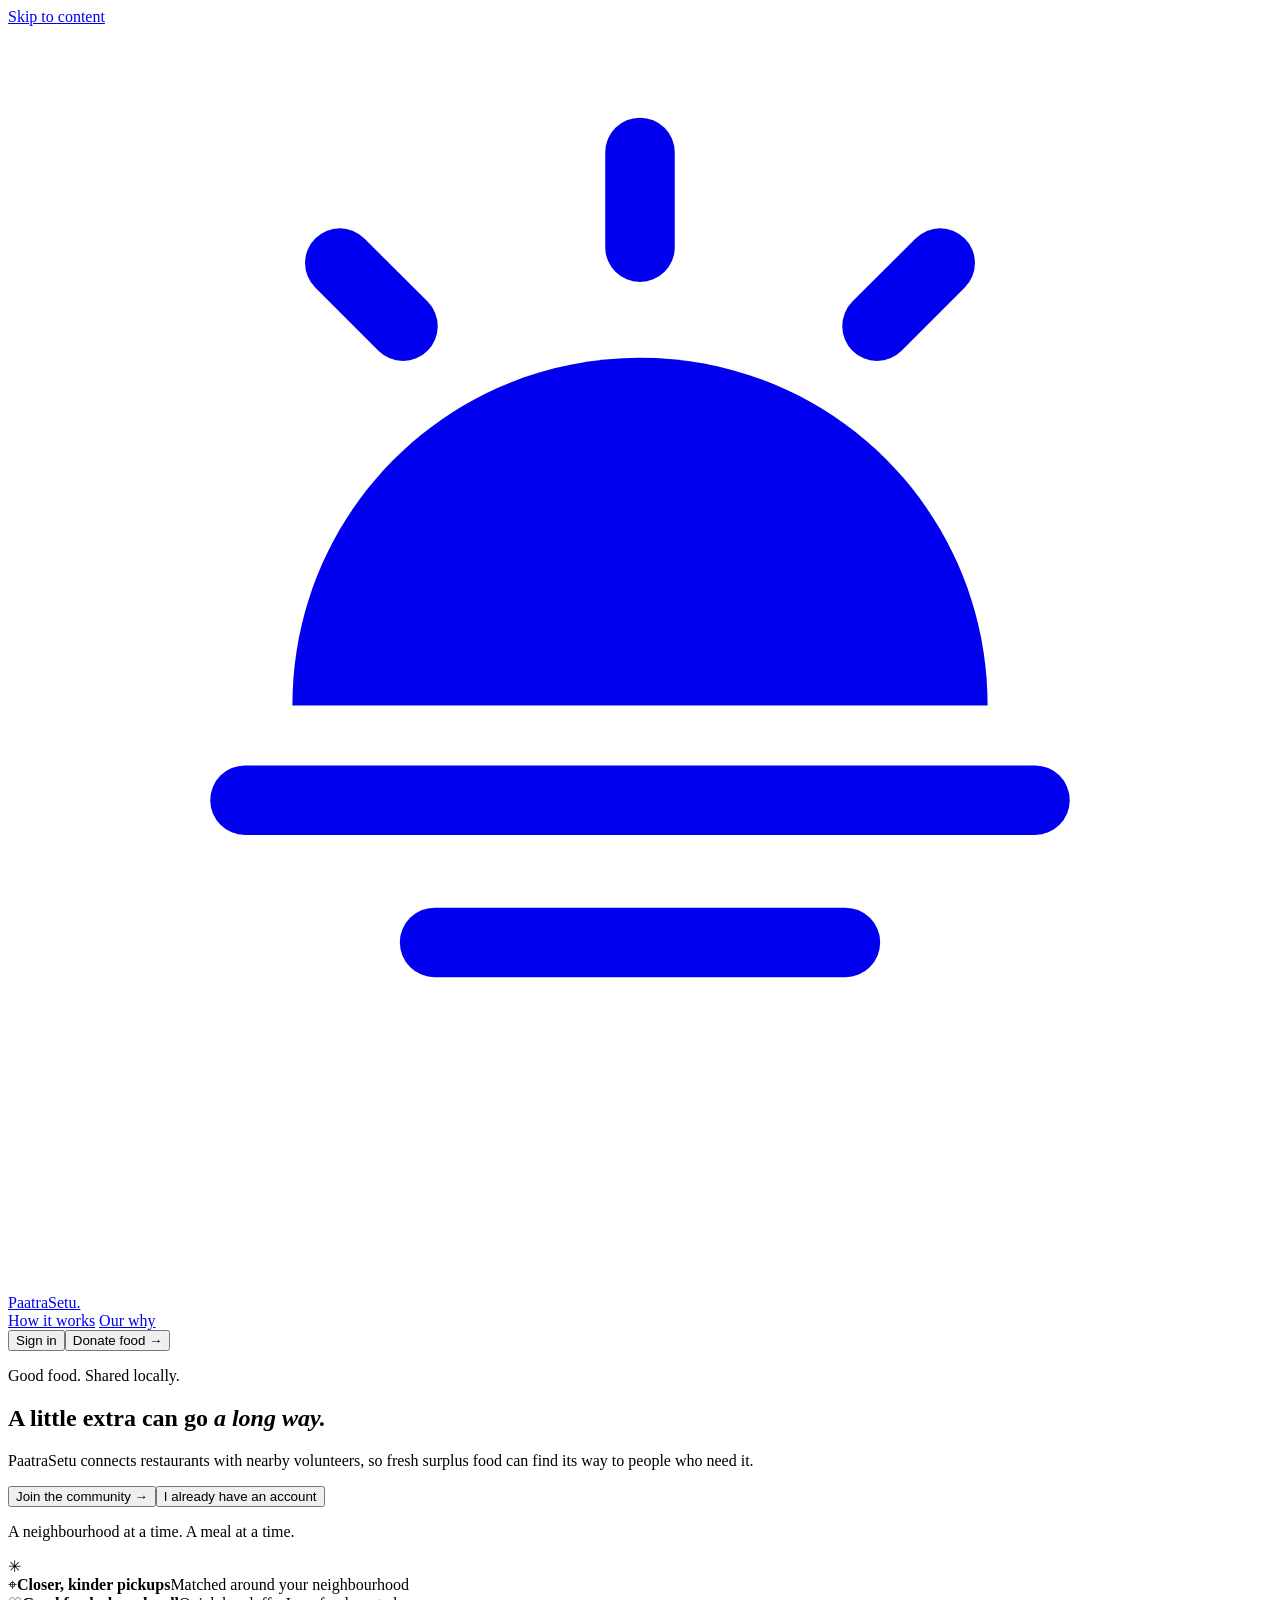
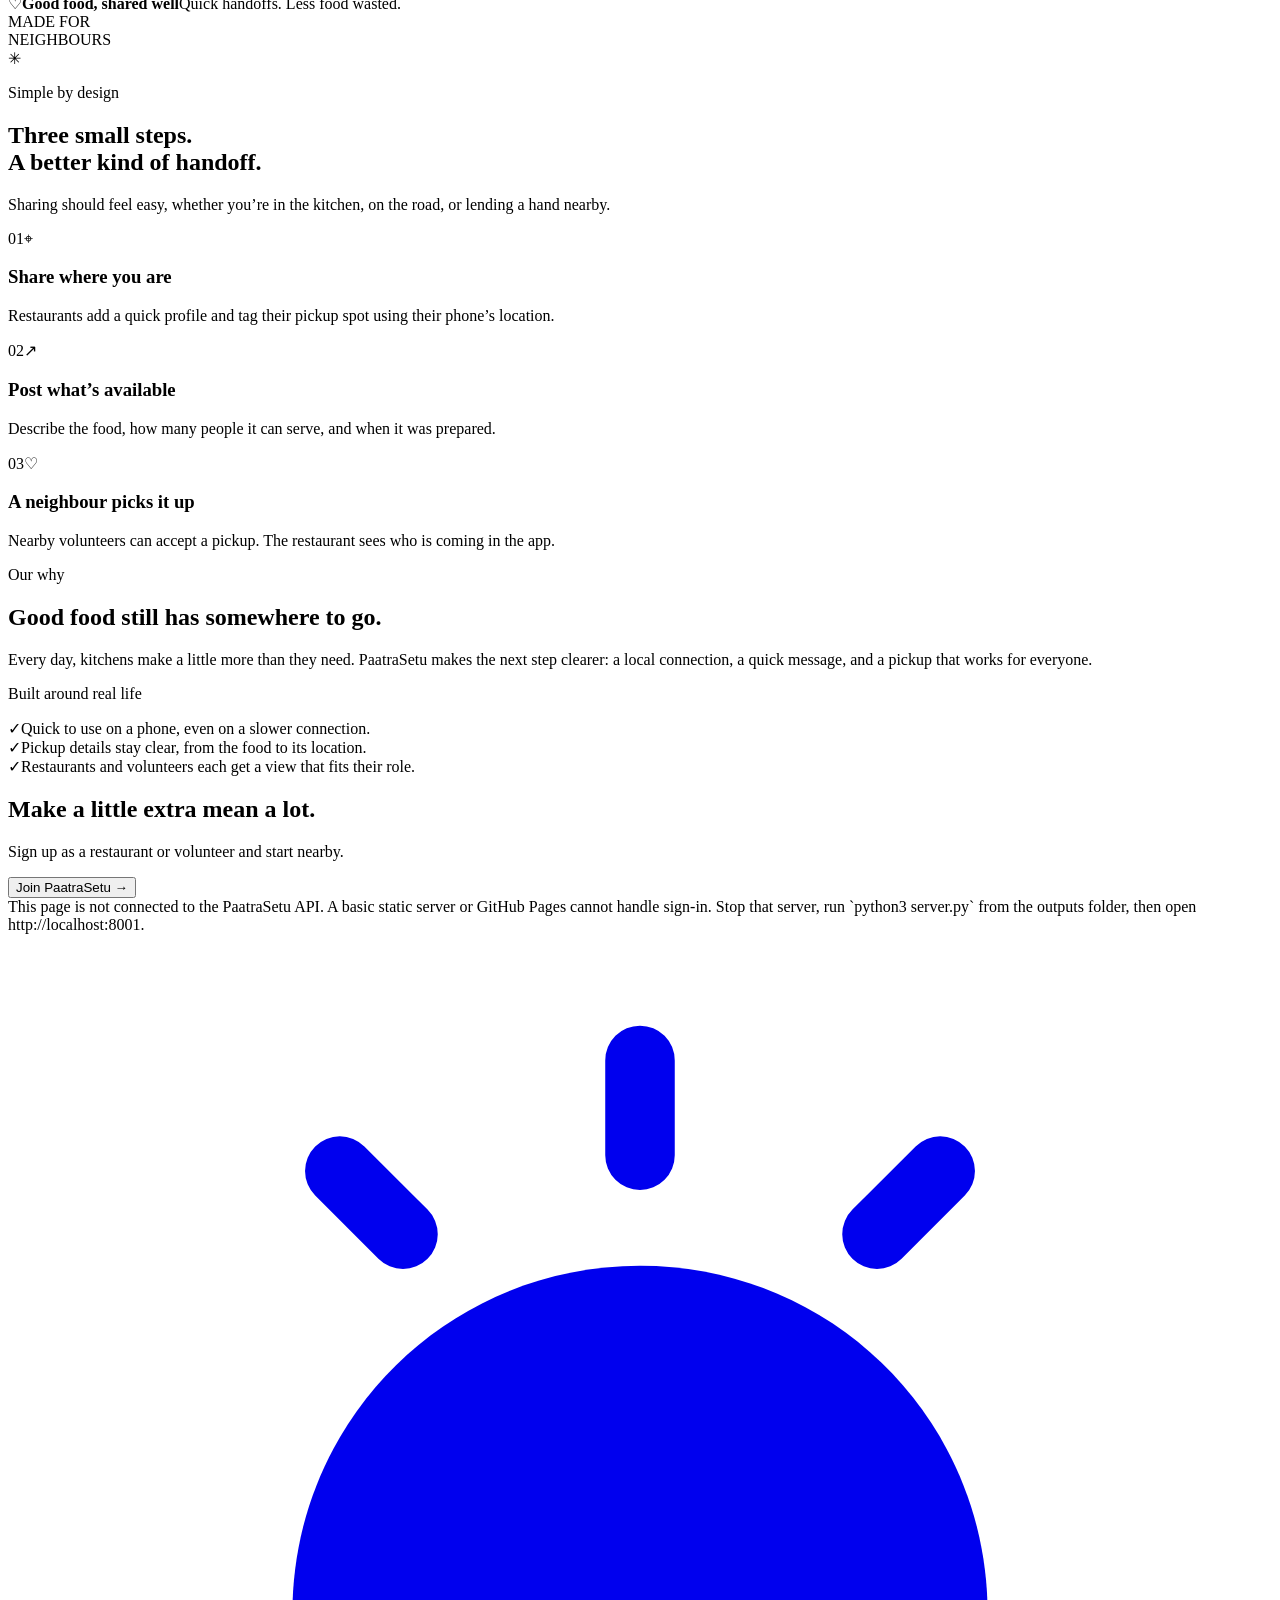
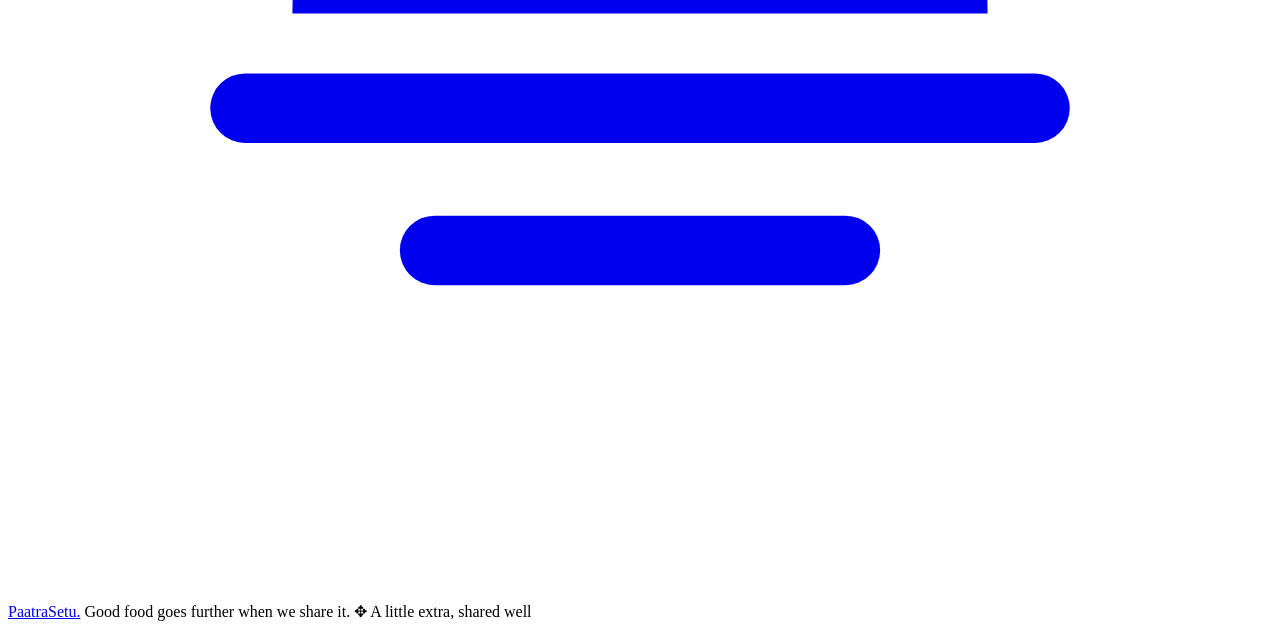
==== docs/index.html @ 1bf70368 "Rename index.html to index.html" ====
<!doctype html>
<html lang="en">
  <head>
    <meta charset="utf-8" />
    <meta name="viewport" content="width=device-width, initial-scale=1" />
    <meta name="theme-color" content="#f6f0e4" />
    <meta name="description" content="PaatraSetu helps neighbourhood restaurants share fresh surplus food with nearby volunteers." />
    <title>PaatraSetu — Good food goes further</title>
    <link rel="stylesheet" href="styles.css" />
    <script defer src="app.js"></script>
  </head>
  <body>
    <a class="skip-link" href="#main">Skip to content</a>
    <header class="site-header">
      <a class="brand" href="#home" aria-label="PaatraSetu home" data-action="home">
        <span class="brand-mark" aria-hidden="true">
          <svg viewBox="0 0 40 40" fill="none"><path d="M9 21.5c0-6.1 4.9-11 11-11s11 4.9 11 11H9Z" fill="currentColor"/><path d="M7.5 24.5h25M13.5 29h13M20 7V4m-7.5 5.5-2-2m17 2 2-2" stroke="currentColor" stroke-width="2.2" stroke-linecap="round"/></svg>
        </span>
        <span>PaatraSetu<span class="brand-period">.</span></span>
      </a>
      <nav class="header-nav" aria-label="Main navigation">
        <a href="#how-it-works">How it works</a>
        <a href="#our-why">Our why</a>
      </nav>
      <div id="header-actions" class="header-actions"></div>
    </header>
    <main id="main" tabindex="-1"></main>
    <div id="dialog-root"></div>
    <div id="toast" class="toast" role="status" aria-live="polite"></div>
    <footer class="site-footer">
      <a class="brand footer-brand" href="#home" aria-label="PaatraSetu home" data-action="home"><span class="brand-mark" aria-hidden="true"><svg viewBox="0 0 40 40" fill="none"><path d="M9 21.5c0-6.1 4.9-11 11-11s11 4.9 11 11H9Z" fill="currentColor"/><path d="M7.5 24.5h25M13.5 29h13M20 7V4m-7.5 5.5-2-2m17 2 2-2" stroke="currentColor" stroke-width="2.2" stroke-linecap="round"/></svg></span><span>PaatraSetu<span class="brand-period">.</span></span></a>
      <span>Good food goes further when we share it.</span>
      <span class="tradition-note"><span aria-hidden="true">✥</span> A little extra, shared well</span>
    </footer>
  </body>
</html>
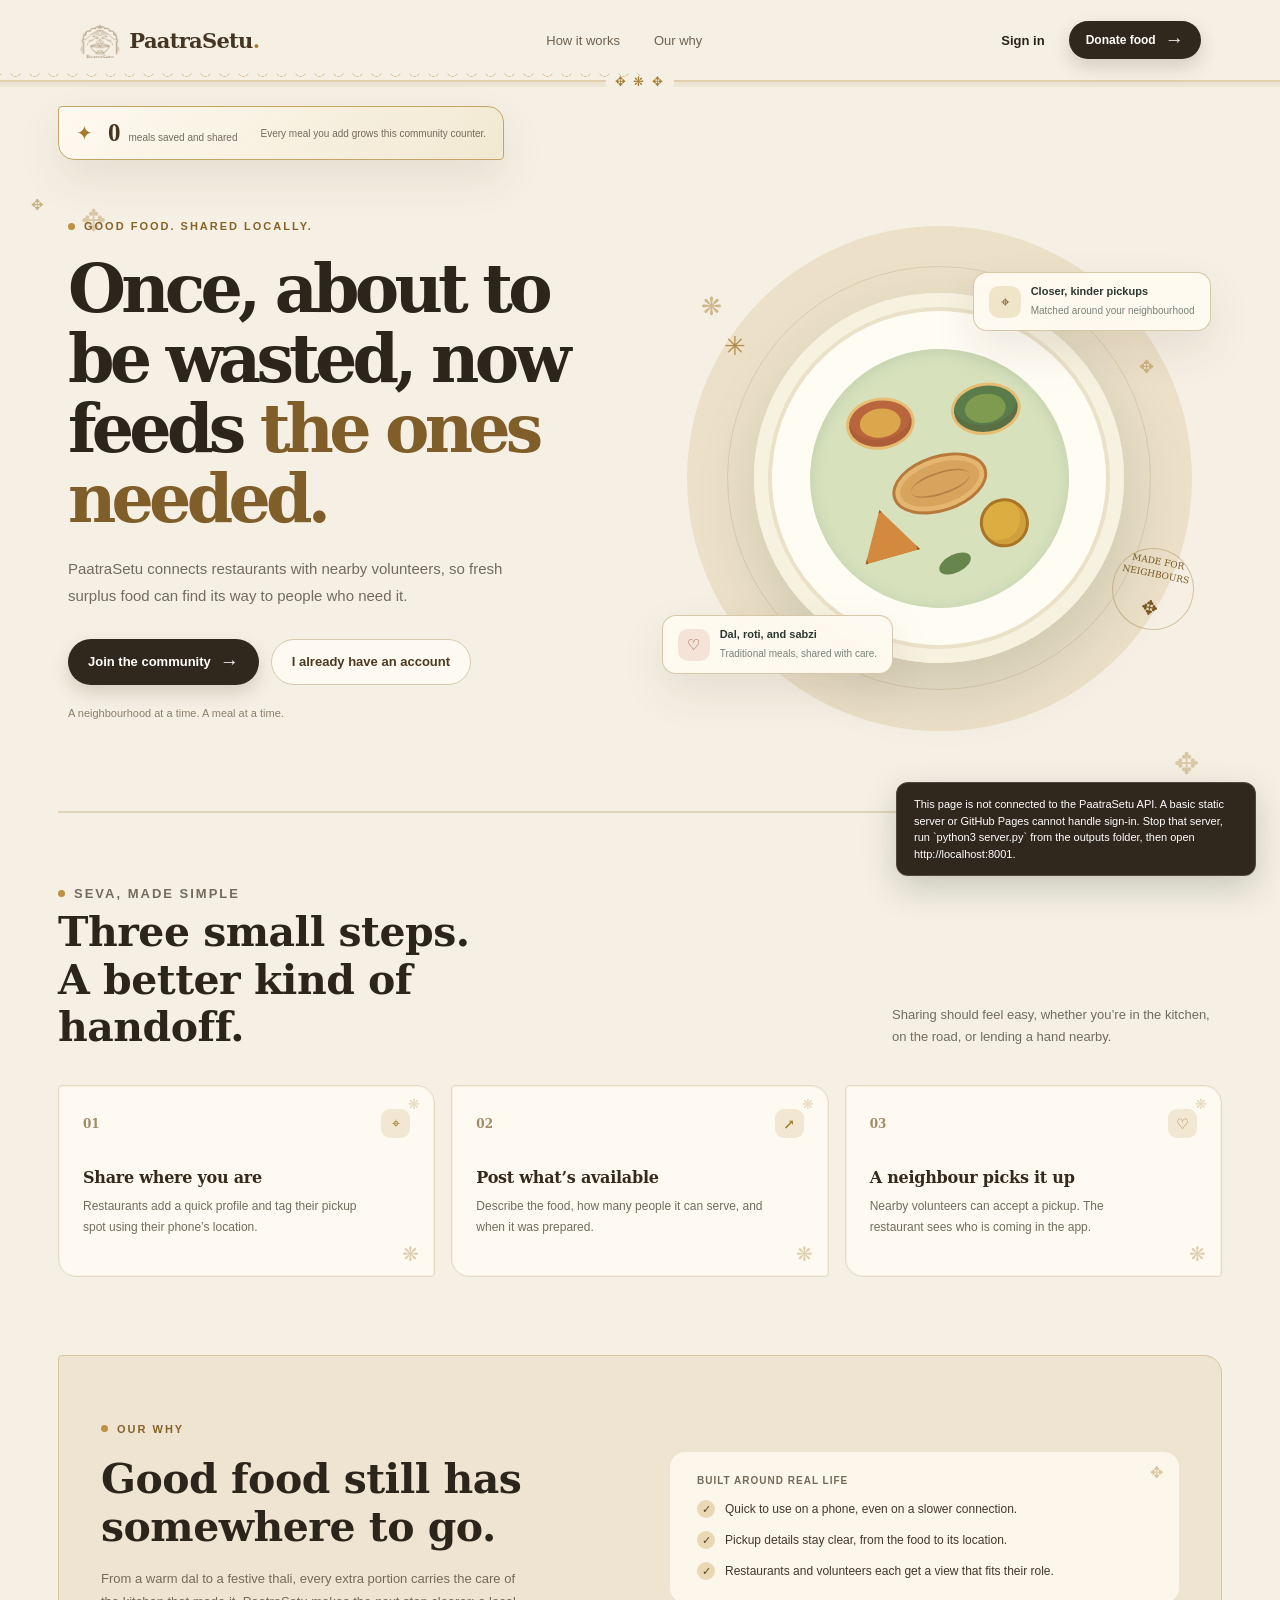
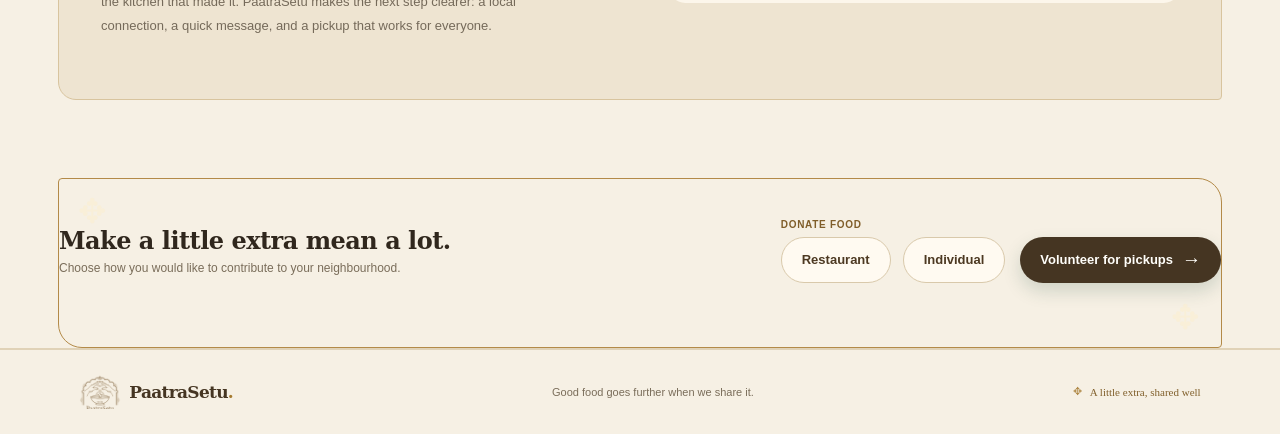
==== commit 4c689d18: "Adopt traditional PaatraSetu logo mark Co-authored-by: Copilot App <223556219+Copilot@users.noreply." ====
--- a/docs/index.html
+++ b/docs/index.html
@@ -13,9 +13,7 @@
     <a class="skip-link" href="#main">Skip to content</a>
     <header class="site-header">
       <a class="brand" href="#home" aria-label="PaatraSetu home" data-action="home">
-        <span class="brand-mark" aria-hidden="true">
-          <svg viewBox="0 0 40 40" fill="none"><path d="M9 21.5c0-6.1 4.9-11 11-11s11 4.9 11 11H9Z" fill="currentColor"/><path d="M7.5 24.5h25M13.5 29h13M20 7V4m-7.5 5.5-2-2m17 2 2-2" stroke="currentColor" stroke-width="2.2" stroke-linecap="round"/></svg>
-        </span>
+        <img class="brand-logo" src="assets/paatrasetu-mark.png" alt="" aria-hidden="true" />
         <span>PaatraSetu<span class="brand-period">.</span></span>
       </a>
       <nav class="header-nav" aria-label="Main navigation">
@@ -28,7 +26,7 @@
     <div id="dialog-root"></div>
     <div id="toast" class="toast" role="status" aria-live="polite"></div>
     <footer class="site-footer">
-      <a class="brand footer-brand" href="#home" aria-label="PaatraSetu home" data-action="home"><span class="brand-mark" aria-hidden="true"><svg viewBox="0 0 40 40" fill="none"><path d="M9 21.5c0-6.1 4.9-11 11-11s11 4.9 11 11H9Z" fill="currentColor"/><path d="M7.5 24.5h25M13.5 29h13M20 7V4m-7.5 5.5-2-2m17 2 2-2" stroke="currentColor" stroke-width="2.2" stroke-linecap="round"/></svg></span><span>PaatraSetu<span class="brand-period">.</span></span></a>
+      <a class="brand footer-brand" href="#home" aria-label="PaatraSetu home" data-action="home"><img class="brand-logo" src="assets/paatrasetu-mark.png" alt="" aria-hidden="true" /><span>PaatraSetu<span class="brand-period">.</span></span></a>
       <span>Good food goes further when we share it.</span>
       <span class="tradition-note"><span aria-hidden="true">✥</span> A little extra, shared well</span>
     </footer>
--- a/docs/styles.css
+++ b/docs/styles.css
@@ -0,0 +1,818 @@
+:root {
+  --ink: #202c25;
+  --muted: #69746d;
+  --green: #214f3c;
+  --green-dark: #183c2d;
+  --green-soft: #e6eee8;
+  --lime: #d8f07e;
+  --lime-soft: #edf5d4;
+  --paper: #f7f7f2;
+  --white: #fffefa;
+  --line: #e4e7df;
+  --orange: #d77750;
+  --shadow: 0 18px 45px rgba(27, 56, 40, .08);
+  font-family: 'DM Sans', -apple-system, BlinkMacSystemFont, 'Segoe UI', sans-serif;
+  color: var(--ink);
+  background: var(--paper);
+  font-synthesis: none;
+  text-rendering: optimizeLegibility;
+}
+
+* { box-sizing: border-box; }
+html { scroll-behavior: smooth; }
+body { margin: 0; min-width: 320px; background: var(--paper); }
+button, input, select, textarea { font: inherit; }
+button, a { -webkit-tap-highlight-color: transparent; }
+a { color: inherit; }
+button { color: inherit; }
+.skip-link { position: fixed; top: 10px; left: 10px; z-index: 100; padding: 10px 14px; border-radius: 8px; transform: translateY(-150%); background: var(--white); }
+.skip-link:focus { transform: none; }
+.site-header { height: 82px; display: flex; align-items: center; justify-content: space-between; padding: 0 clamp(20px, 6.2vw, 96px); background: rgba(247,247,242,.95); border-bottom: 1px solid rgba(226,230,222,.75); }
+.brand { position: relative;
+display: inline-flex; align-items: center; gap: 8px; color: var(--green); text-decoration: none; font-family: Manrope, sans-serif; font-size: 21px; font-weight: 800; letter-spacing: -1.1px; }
+.brand-logo { width: 42px; height: 38px; flex: 0 0 auto; object-fit: contain; filter: invert(39%) sepia(23%) saturate(865%) hue-rotate(355deg) brightness(89%) contrast(87%); }
+.brand-period { color: #9bb952; }
+.header-nav, .header-actions { display: flex; align-items: center; gap: 34px; }
+.header-nav a { color: #5c675f; font-size: 13px; text-decoration: none; }
+.header-nav a:hover { color: var(--green); }
+.header-actions { position: relative; gap: 12px; }
+.link-button, .button { border: 0; background: transparent; cursor: pointer; text-decoration: none; }
+.link-button { padding: 11px 12px; color: var(--ink); font-size: 13px; font-weight: 600; }
+.button { min-height: 46px; padding: 0 20px; display: inline-flex; align-items: center; justify-content: center; gap: 9px; border-radius: 999px; font-size: 13px; line-height: 1.2; font-weight: 700; transition: transform .16s ease, background .16s ease, box-shadow .16s ease; }
+.button:hover { transform: translateY(-1px); }
+.button:focus-visible, .link-button:focus-visible, .icon-button:focus-visible, input:focus-visible, select:focus-visible, textarea:focus-visible, a:focus-visible { outline: 3px solid #a6c55b; outline-offset: 3px; }
+.button-primary { background: var(--green); color: #fffefa; box-shadow: 0 8px 18px rgba(33,79,60,.15); }
+.button-primary:hover { background: var(--green-dark); }
+.button-light { background: var(--white); color: var(--green); }
+.button-lime { background: var(--lime); color: var(--green-dark); }
+.button-outline { border: 1px solid var(--line); background: var(--white); color: var(--green); }
+.button-small { min-height: 38px; padding: 0 15px; font-size: 12px; }
+.button-wide { width: 100%; }
+.button svg, .link-button svg { width: 17px; height: 17px; }
+.avatar-chip { display: flex; align-items: center; gap: 9px; margin-left: 6px; color: var(--ink); font-size: 12px; font-weight: 700; }
+.avatar-dot { width: 32px; height: 32px; display: grid; place-items: center; border-radius: 50%; background: var(--lime-soft); color: var(--green); font-family: Manrope,sans-serif; font-size: 12px; }
+.signout-icon { display: none; }
+.header-donate { padding-inline: 17px; }
+
+#main { min-height: 70vh; }
+.page-shell { max-width: 1220px; margin: 0 auto; padding: 0 28px; }
+.hero { min-height: 600px; display: grid; grid-template-columns: 1fr 1fr; align-items: center; gap: 32px; padding-top: 28px; padding-bottom: 50px; }
+.hero-copy { position: relative; z-index: 1; padding: 20px 0 42px 10px; }
+.eyebrow { display: inline-flex; align-items: center; gap: 9px; margin: 0 0 20px; color: var(--green); font-size: 11px; line-height: 1.3; font-weight: 700; letter-spacing: 1.3px; text-transform: uppercase; }
+.eyebrow::before { content: ''; width: 7px; height: 7px; display: inline-block; border-radius: 99px; background: #9fbc55; }
+h1, h2, h3, p { margin-top: 0; }
+h1, h2, h3 { font-family: Manrope, 'DM Sans', sans-serif; }
+.hero h1 { max-width: 580px; margin: 0 0 20px; color: #213a2b; font-size: clamp(49px, 5.2vw, 70px); line-height: 1.055; font-weight: 700; letter-spacing: -4.8px; }
+.hero h1 em { color: var(--green); font-style: normal; }
+.hero-quote-accent { color: #805e2a; }
+.hero-lede { max-width: 440px; margin-bottom: 30px; color: var(--muted); font-size: 15px; line-height: 1.8; }
+.hero-actions { display: flex; flex-wrap: wrap; gap: 12px; }
+.button-arrow { display: inline-block; font-size: 19px; font-weight: 400; line-height: 12px; }
+.hero-note { margin: 22px 0 0; color: #828d84; font-size: 11px; }
+.select-shell { position: relative; }
+.select-shell select { appearance: none; padding-right: 38px; cursor: pointer; }
+.select-shell select:focus { border-color: #a57a2e; box-shadow: 0 0 0 3px rgba(165,122,46,.13); }
+.select-chevron { position: absolute; top: 50%; right: 14px; pointer-events: none; transform: translateY(-55%); color: #805e2a; font-family: Georgia, serif; font-size: 18px; }
+.location-select-field .field-hint { color: #8b7041; }
+.impact-meter { display: flex; align-items: center; gap: 15px; width: fit-content; margin: 24px 0 8px; padding: 12px 17px; border: 1px solid var(--line); border-radius: 14px; background: var(--white); box-shadow: var(--shadow); }
+.impact-meter-icon { color: #a57a2e; font-size: 20px; }
+.impact-meter div { display: flex; align-items: baseline; gap: 8px; }
+.impact-meter strong { color: var(--green); font-family: 'Noto Serif', Georgia, serif; font-size: 25px; }
+.impact-meter div span, .impact-meter small { color: var(--muted); font-size: 10px; }
+.impact-meter small { margin-left: 8px; }
+.hero-visual { min-height: 490px; display: grid; place-items: center; position: relative; isolation: isolate; }
+.hero-orbit { position: absolute; z-index: -1; width: min(100%, 505px); aspect-ratio: 1; border-radius: 50%; background: #e9eddc; }
+.hero-orbit::before { content: ''; position: absolute; inset: 8%; border: 1px solid rgba(33,79,60,.10); border-radius: inherit; }
+.hero-orbit::after { content: ''; position: absolute; inset: 18%; border: 1px dashed rgba(33,79,60,.11); border-radius: inherit; }
+.plate { width: min(79%, 370px); aspect-ratio: 1; display: grid; place-items: center; border-radius: 50%; background: #fffcf3; box-shadow: 0 26px 65px rgba(43, 72, 45, .16), inset 0 0 0 14px #f7f1df, inset 0 0 0 18px #ebe1c9; transform: rotate(-8deg); }
+.plate-inner { width: 70%; height: 70%; position: relative; overflow: hidden; border-radius: 50%; background: #d7e2bd; box-shadow: inset 0 2px 15px rgba(43,72,45,.13); }
+.dish-bowl { position: absolute; display: block; width: 27%; aspect-ratio: 1.35; border-radius: 50%; background: #b9663e; border: 3px solid #e6bd72; box-shadow: inset 0 -7px 0 rgba(91,48,29,.14); }
+.dish-bowl::after { content: ''; position: absolute; inset: 18%; border-radius: 50%; background: #d98b43; }
+.dal-bowl { top: 16%; left: 17%; }
+.dal-bowl::after { background: #dca64c; }
+.sabzi-bowl { top: 16%; right: 15%; background: #5a7b4a; }
+.sabzi-bowl::after { background: #7e9b50; }
+.dish-roti { position: absolute; top: 41%; left: 31%; width: 38%; height: 22%; border-radius: 50%; background: #d8a35d; border: 3px solid #b8793d; box-shadow: inset 0 0 0 5px rgba(255,226,157,.3); transform: rotate(-10deg); }
+.dish-roti::after { content: ''; position: absolute; inset: 28% 17%; border-top: 2px solid rgba(118,67,32,.35); border-bottom: 2px solid rgba(118,67,32,.35); border-radius: 50%; }
+.dish-samosa { position: absolute; bottom: 19%; left: 16%; width: 22%; height: 22%; background: #d48a3e; border: 3px solid #9d5f2c; clip-path: polygon(50% 0, 100% 86%, 0 86%); transform: rotate(-8deg); }
+.dish-laddoo { position: absolute; right: 18%; bottom: 20%; width: 19%; aspect-ratio: 1; border-radius: 50%; background: #dcae42; border: 3px solid #a97424; box-shadow: inset -5px -5px 0 rgba(130,72,19,.14); }
+.dish-garnish { position: absolute; right: 42%; bottom: 13%; width: 13%; height: 7%; border-radius: 50%; background: #66864d; transform: rotate(-18deg); }
+.floating-note { position: absolute; display: flex; align-items: center; gap: 10px; padding: 12px 15px; border: 1px solid rgba(226,230,220,.8); border-radius: 14px; background: rgba(255,254,250,.94); box-shadow: var(--shadow); }
+.note-one { top: 8%; right: 2%; }
+.note-two { bottom: 10%; left: 1%; }
+.floating-icon { width: 32px; height: 32px; display: grid; place-items: center; border-radius: 10px; background: var(--lime-soft); color: var(--green); font-size: 15px; }
+.floating-icon.orange { background: #f8e7dd; color: #ad5c3a; }
+.floating-copy strong { display: block; margin-bottom: 3px; color: #2b382f; font-size: 11px; }
+.floating-copy span { color: #788278; font-size: 10px; }
+.spark { position: absolute; top: 20%; left: 12%; color: #abbf6b; font-size: 26px; }
+.hero-seal { position: absolute; right: 5%; bottom: 19%; width: 82px; height: 82px; display: grid; place-items: center; border: 1px solid rgba(33,79,60,.17); border-radius: 50%; color: var(--green); font-family: Manrope,sans-serif; font-size: 9px; text-align: center; line-height: 1.5; transform: rotate(11deg); }
+.hero-seal span { font-size: 20px; }
+
+.how-section { padding: 70px 0 78px; border-top: 1px solid var(--line); }
+.section-heading { display: flex; justify-content: space-between; align-items: end; gap: 25px; margin-bottom: 33px; }
+.section-heading h2, .why-copy h2 { max-width: 490px; margin: 0; color: #213a2b; font-size: clamp(30px, 3.2vw, 42px); line-height: 1.17; letter-spacing: -1.8px; }
+.section-heading p { max-width: 330px; margin: 0 0 4px; color: var(--muted); font-size: 13px; line-height: 1.7; }
+.steps-grid { display: grid; grid-template-columns: repeat(3,1fr); gap: 16px; }
+.step-card { min-height: 192px; padding: 23px 24px; border: 1px solid var(--line); border-radius: 16px; background: var(--white); }
+.step-number { display: flex; align-items: center; justify-content: space-between; margin-bottom: 30px; color: #a2ad9e; font-family: Manrope,sans-serif; font-size: 12px; font-weight: 700; }
+.step-number span:last-child { width: 29px; height: 29px; display: grid; place-items: center; border-radius: 9px; background: #f0f4e5; color: var(--green); font-size: 14px; }
+.step-card h3 { margin-bottom: 9px; color: #25372b; font-size: 16px; letter-spacing: -.25px; }
+.step-card p { max-width: 290px; margin: 0; color: var(--muted); font-size: 12px; line-height: 1.7; }
+.why-section { padding: 62px 42px; display: grid; grid-template-columns: 1fr 1fr; align-items: center; gap: 60px; margin: 0 0 78px; border-radius: 22px; background: #e9eee4; }
+.why-copy h2 { max-width: 440px; margin-bottom: 15px; }
+.why-copy > p:last-child { max-width: 430px; margin: 0; color: #69746d; font-size: 13px; line-height: 1.8; }
+.why-aside { padding: 23px 27px; border-radius: 15px; background: rgba(255,254,250,.75); }
+.why-aside-label { margin: 0 0 14px; color: #758176; font-size: 10px; font-weight: 700; letter-spacing: 1px; text-transform: uppercase; }
+.why-points { display: grid; gap: 13px; }
+.why-point { display: flex; align-items: flex-start; gap: 10px; color: #36453a; font-size: 12px; line-height: 1.5; }
+.check { flex: none; width: 18px; height: 18px; display: grid; place-items: center; border-radius: 50%; background: #d7e9a5; color: #335433; font-size: 11px; font-weight: 700; }
+.join-strip { padding: 40px 0 64px; display: flex; justify-content: space-between; align-items: center; gap: 20px; }
+.role-choice-group { display: flex; align-items: end; gap: 15px; }
+.role-choice-donors { display: grid; gap: 7px; }
+.role-choice-label { color: #805e2a; font-size: 10px; font-weight: 700; letter-spacing: .7px; text-transform: uppercase; }
+.button-volunteer { background: var(--green); color: #fffefa; box-shadow: 0 8px 18px rgba(33,79,60,.18); }
+.button-volunteer:hover { background: var(--green-dark); }
+.join-strip h2 { margin: 0 0 6px; color: #213a2b; font-size: 24px; letter-spacing: -.8px; }
+.join-strip p { margin: 0; color: var(--muted); font-size: 12px; }
+.site-footer { min-height: 86px; display: flex; align-items: center; justify-content: space-between; gap: 15px; padding: 18px clamp(20px, 6.2vw, 96px); border-top: 1px solid var(--line); color: #788278; font-size: 11px; }
+.footer-brand { font-size: 17px; }
+.footer-brand .brand-mark { width: 29px; height: 29px; }
+.prototype-note { display: inline-flex; align-items: center; gap: 7px; }
+.status-dot { width: 7px; height: 7px; border-radius: 50%; background: #a9bf62; }
+
+/* Forms and application views */
+.auth-layout { width: min(1070px, calc(100% - 40px)); min-height: calc(100vh - 168px); display: grid; grid-template-columns: .82fr 1.18fr; align-items: stretch; gap: 30px; margin: 42px auto 56px; }
+.auth-aside { position: relative; overflow: hidden; padding: 39px 34px; border-radius: 21px; background: var(--green); color: #fffefa; }
+.auth-aside::after { content: ''; position: absolute; width: 300px; height: 300px; right: -85px; bottom: -90px; border: 1px solid rgba(242,248,223,.18); border-radius: 50%; box-shadow: 0 0 0 23px rgba(242,248,223,.04), 0 0 0 55px rgba(242,248,223,.035); }
+.auth-aside .eyebrow { color: var(--lime); }
+.auth-aside h1 { max-width: 340px; margin: 60px 0 17px; font-size: 38px; line-height: 1.12; letter-spacing: -2px; }
+.auth-aside > p { max-width: 320px; color: rgba(255,254,250,.73); font-size: 13px; line-height: 1.8; }
+.auth-aside .aside-foot { position: absolute; bottom: 29px; left: 34px; display: flex; align-items: center; gap: 9px; color: rgba(255,254,250,.65); font-size: 11px; }
+.auth-aside .aside-foot span { width: 22px; height: 22px; display: grid; place-items: center; border-radius: 50%; background: rgba(255,255,255,.15); color: var(--lime); }
+.form-panel { align-self: center; width: 100%; max-width: 565px; padding: 12px 12px 12px 0; }
+.form-topline { display: flex; align-items: center; justify-content: space-between; margin-bottom: 23px; color: #79837b; font-size: 11px; }
+.form-topline button { padding: 0; border: 0; background: transparent; color: var(--green); font-size: 11px; font-weight: 700; cursor: pointer; }
+.form-panel h2 { margin: 0 0 7px; color: #213a2b; font-size: 27px; letter-spacing: -1.1px; }
+.form-subtitle { margin: 0 0 22px; color: var(--muted); font-size: 12px; line-height: 1.6; }
+.role-switch { display: grid; grid-template-columns: 1.5fr 1fr; gap: 5px; padding: 4px; margin-bottom: 18px; border: 1px solid var(--line); border-radius: 12px; background: #f0f1eb; }
+.role-switch-donors { display: grid; grid-template-columns: auto 1fr 1fr; align-items: center; gap: 4px; padding: 3px; border-radius: 9px; background: rgba(255,255,255,.45); }
+.role-switch-donors > span { padding: 0 7px; color: #805e2a; font-size: 10px; font-weight: 700; }
+.role-switch .role-volunteer { background: var(--green); color: #fffefa; box-shadow: 0 2px 7px rgba(30,50,35,.12); }
+.role-switch button { min-height: 37px; border: 0; border-radius: 9px; background: transparent; color: #657068; font-size: 11px; font-weight: 700; cursor: pointer; }
+.role-switch button[aria-pressed="true"] { background: var(--white); color: var(--green); box-shadow: 0 2px 7px rgba(30,50,35,.07); }
+.form-grid { display: grid; grid-template-columns: 1fr 1fr; column-gap: 14px; row-gap: 13px; }
+.field { display: grid; gap: 7px; min-width: 0; }
+.field-full { grid-column: 1 / -1; }
+.field label { color: #3a4940; font-size: 10px; font-weight: 700; }
+.field input, .field select, .field textarea { width: 100%; min-height: 42px; padding: 10px 12px; border: 1px solid #e1e5dc; border-radius: 9px; outline: 0; background: var(--white); color: var(--ink); font-size: 12px; }
+.field textarea { min-height: 80px; resize: vertical; }
+.field input::placeholder, .field textarea::placeholder { color: #a1aaa1; }
+.field .field-hint { margin-top: -2px; color: #879187; font-size: 10px; line-height: 1.5; }
+.gps-row { display: flex; align-items: center; gap: 10px; flex-wrap: wrap; }
+.gps-row .button { flex: 0 0 auto; }
+.gps-status { color: #818c83; font-size: 10px; }
+.gps-status.is-set { color: #3d784f; font-weight: 600; }
+.upload-box { min-height: 48px; display: flex; align-items: center; gap: 11px; padding: 9px 12px; border: 1px dashed #cbd5c8; border-radius: 9px; background: #fbfcf8; }
+.upload-box input { position: absolute; width: 1px; height: 1px; opacity: 0; }
+.upload-box label { color: var(--green); font-size: 11px; cursor: pointer; }
+.upload-name { overflow: hidden; color: #889288; font-size: 10px; text-overflow: ellipsis; white-space: nowrap; }
+.form-notice { display: flex; align-items: flex-start; gap: 8px; margin: 14px 0; color: #78837a; font-size: 10px; line-height: 1.6; }
+.form-notice span { color: #7e9c40; }
+.form-actions { margin-top: 17px; }
+.error-message { min-height: 15px; margin: 9px 0 0; color: #a84431; font-size: 11px; }
+.inline-link { color: var(--green); font-size: inherit; font-weight: 700; text-decoration: underline; text-underline-offset: 3px; background: transparent; border: 0; padding: 0; cursor: pointer; }
+
+.dashboard { max-width: 1140px; min-height: calc(100vh - 170px); margin: 0 auto; padding: 43px 28px 68px; }
+.welcome-line { display: flex; align-items: center; justify-content: space-between; gap: 20px; margin-bottom: 29px; }
+.welcome-line .eyebrow { margin-bottom: 9px; }
+.welcome-line h1 { margin: 0; color: #213a2b; font-size: 31px; line-height: 1.2; letter-spacing: -1.5px; }
+.welcome-line > p { margin: 18px 0 0; color: var(--muted); font-size: 12px; }
+.dashboard-grid { display: grid; grid-template-columns: minmax(0,1.4fr) minmax(250px,.8fr); align-items: stretch; gap: 18px; }
+.donate-card { position: relative; min-height: 242px; display: flex; flex-direction: column; justify-content: space-between; overflow: hidden; padding: 25px 29px; border-radius: 18px; background: var(--green); color: #fffefa; }
+.donate-card::after { content: ''; position: absolute; width: 285px; height: 285px; right: -60px; top: -105px; border: 1px solid rgba(237,245,212,.2); border-radius: 50%; box-shadow: 0 0 0 20px rgba(237,245,212,.035), 0 0 0 53px rgba(237,245,212,.035); }
+.donate-card > * { position: relative; z-index: 1; }
+.donate-card-label { display: flex; align-items: center; gap: 8px; color: #dfe8d4; font-size: 10px; font-weight: 700; letter-spacing: .7px; text-transform: uppercase; }
+.donate-card-label span { width: 7px; height: 7px; border-radius: 50%; background: var(--lime); }
+.donate-card h2 { max-width: 395px; margin: 18px 0 11px; font-size: clamp(25px,3vw,34px); line-height: 1.18; letter-spacing: -1.5px; }
+.donate-card p { max-width: 400px; margin: 0; color: rgba(255,254,250,.74); font-size: 12px; line-height: 1.6; }
+.donate-card-bottom { display: flex; align-items: end; justify-content: space-between; gap: 20px; margin-top: 23px; }
+.donate-card-bottom .tiny-note { max-width: 225px; color: rgba(255,254,250,.58); font-size: 10px; line-height: 1.55; }
+.impact-card { min-height: 242px; display: flex; flex-direction: column; justify-content: space-between; padding: 23px; border: 1px solid var(--line); border-radius: 18px; background: var(--white); }
+.impact-card .card-label { color: #7c877f; font-size: 10px; font-weight: 700; letter-spacing: .8px; text-transform: uppercase; }
+.impact-number { display: flex; align-items: baseline; gap: 9px; }
+.impact-number strong { color: var(--green); font-family: Manrope,sans-serif; font-size: 42px; letter-spacing: -2px; }
+.impact-number span { max-width: 90px; color: #748077; font-size: 10px; line-height: 1.5; }
+.impact-foot { padding-top: 15px; border-top: 1px solid var(--line); color: #818b83; font-size: 10px; line-height: 1.5; }
+.content-section { margin-top: 39px; }
+.content-heading { display: flex; align-items: center; justify-content: space-between; gap: 20px; margin-bottom: 14px; }
+.content-heading h2 { margin: 0; color: #26392d; font-size: 18px; letter-spacing: -.6px; }
+.content-heading p { margin: 5px 0 0; color: #849087; font-size: 11px; }
+.count-pill { display: inline-flex; align-items: center; justify-content: center; min-width: 24px; height: 24px; padding: 0 8px; border-radius: 999px; background: var(--green-soft); color: var(--green); font-size: 10px; font-weight: 700; }
+.listing-list { display: grid; gap: 10px; }
+.listing-card { display: grid; grid-template-columns: minmax(0,1fr) auto; align-items: center; gap: 20px; padding: 17px 19px; border: 1px solid var(--line); border-radius: 14px; background: var(--white); }
+.listing-main { min-width: 0; display: flex; align-items: center; gap: 14px; }
+.food-icon { width: 43px; height: 43px; flex: 0 0 43px; display: grid; place-items: center; border-radius: 13px; background: #f1f4e5; color: #56733d; font-size: 18px; }
+.listing-copy { min-width: 0; }
+.listing-copy h3 { margin: 0 0 5px; overflow: hidden; color: #293a2f; font-size: 13px; text-overflow: ellipsis; white-space: nowrap; }
+.listing-copy p { margin: 0; color: #808a82; font-size: 10px; line-height: 1.55; }
+.listing-action { display: flex; flex-direction: column; align-items: end; gap: 7px; }
+.distance-label { color: #78837a; font-size: 10px; }
+.status-label { display: inline-flex; align-items: center; gap: 5px; color: #728071; font-size: 10px; }
+.status-label::before { content: ''; width: 6px; height: 6px; border-radius: 50%; background: #b5c795; }
+.status-label.open { color: #477450; }
+.status-label.open::before { background: #87ae62; }
+.status-label.accepted { color: #b36844; }
+.status-label.accepted::before { background: #d8885e; }
+.empty-state { padding: 31px 20px; border: 1px dashed #d8ded3; border-radius: 14px; background: rgba(255,254,250,.55); text-align: center; }
+.empty-icon { width: 39px; height: 39px; display: grid; place-items: center; margin: 0 auto 12px; border-radius: 13px; background: #eef3e3; color: var(--green); font-size: 18px; }
+.empty-state h3 { margin: 0 0 6px; color: #334339; font-size: 13px; }
+.empty-state p { max-width: 360px; margin: 0 auto; color: #828d84; font-size: 11px; line-height: 1.7; }
+.demo-message { margin-top: 20px; padding: 13px 15px; border: 1px solid #e6eadb; border-radius: 11px; background: #f0f3e9; color: #687761; font-size: 10px; line-height: 1.6; }
+.demo-message strong { color: #42593d; }
+.radius-control { display: flex; align-items: center; gap: 8px; color: #7a857c; font-size: 11px; }
+.radius-control select { max-width: 118px; padding: 8px 26px 8px 10px; border: 1px solid var(--line); border-radius: 9px; background: var(--white); color: #344339; font-size: 11px; }
+.volunteer-top { padding: 24px 28px; border-radius: 18px; background: var(--lime-soft); }
+.volunteer-top .eyebrow { margin-bottom: 9px; }
+.volunteer-top h2 { margin: 0 0 8px; color: #263c2b; font-size: 24px; letter-spacing: -1.1px; }
+.volunteer-top p { max-width: 560px; margin: 0; color: #6d796d; font-size: 11px; line-height: 1.7; }
+
+/* Modal */
+.modal-backdrop { position: fixed; z-index: 20; inset: 0; display: grid; place-items: center; overflow-y: auto; padding: 20px; background: rgba(21,36,27,.48); backdrop-filter: blur(3px); }
+.modal { position: relative; width: min(520px, 100%); max-height: min(90vh, 780px); overflow-y: auto; padding: 27px; border-radius: 19px; background: var(--paper); box-shadow: 0 24px 90px rgba(9,23,14,.24); }
+.modal h2 { margin: 0 0 7px; color: #24392b; font-size: 23px; letter-spacing: -.9px; }
+.modal-intro { margin: 0 30px 20px 0; color: #78837b; font-size: 11px; line-height: 1.6; }
+.modal-close { position: absolute; top: 17px; right: 17px; width: 34px; height: 34px; display: grid; place-items: center; border: 1px solid var(--line); border-radius: 50%; background: var(--white); color: #5b695f; cursor: pointer; font-size: 19px; }
+.modal-close:hover { background: #f0f2ec; }
+.modal .form-grid { row-gap: 14px; }
+.modal .form-actions { margin-top: 20px; }
+.modal-footnote { margin: 11px 0 0; color: #869087; font-size: 10px; text-align: center; line-height: 1.5; }
+.alert-item { display: flex; gap: 12px; padding: 13px 0; border-top: 1px solid var(--line); }
+.alert-item:first-of-type { margin-top: 10px; }
+.alert-bullet { flex: none; width: 28px; height: 28px; display: grid; place-items: center; border-radius: 9px; background: #eef3e2; color: var(--green); font-size: 13px; }
+.alert-copy strong { display: block; margin: 0 0 4px; color: #35443a; font-size: 11px; }
+.alert-copy p { margin: 0; color: #828d84; font-size: 10px; line-height: 1.55; }
+.toast { position: fixed; z-index: 40; right: 24px; bottom: 24px; max-width: min(360px, calc(100vw - 40px)); padding: 13px 17px; border: 1px solid rgba(255,255,255,.15); border-radius: 12px; background: #203e2d; box-shadow: 0 12px 35px rgba(17,40,25,.2); color: #fff; font-size: 11px; line-height: 1.5; opacity: 0; transform: translateY(14px); pointer-events: none; transition: .25s ease; }
+.toast.visible { opacity: 1; transform: none; }
+
+@media (max-width: 850px) {
+  .site-header { padding-inline: 24px; }
+  .header-nav { gap: 19px; }
+  .hero { min-height: 540px; gap: 5px; }
+  .hero h1 { font-size: 56px; }
+  .hero-visual { min-height: 430px; }
+  .why-section { padding: 40px 31px; gap: 34px; }
+  .auth-layout { grid-template-columns: .74fr 1.26fr; gap: 23px; }
+  .auth-aside { padding: 30px 25px; }
+  .auth-aside h1 { font-size: 33px; }
+  .auth-aside .aside-foot { left: 25px; }
+  .form-panel { padding-right: 0; }
+  .dashboard-grid { grid-template-columns: minmax(0,1.2fr) minmax(210px,.8fr); }
+}
+
+.profile-chevron {
+  color: #805e2a;
+  font-size: 1rem;
+  line-height: 1;
+}
+
+.profile-menu {
+  position: absolute;
+  top: calc(100% + 0.7rem);
+  right: 0;
+  z-index: 20;
+  width: min(22rem, calc(100vw - 2rem));
+  padding: 1rem;
+  border: 1px solid rgba(126, 76, 39, 0.28);
+  border-radius: 1rem;
+  background: var(--white);
+  box-shadow: 0 18px 40px rgba(56, 54, 35, 0.2);
+}
+
+.profile-menu::before {
+  content: "";
+  position: absolute;
+  top: -0.45rem;
+  right: 2.4rem;
+  width: 0.8rem;
+  height: 0.8rem;
+  border-top: 1px solid rgba(126, 76, 39, 0.28);
+  border-left: 1px solid rgba(126, 76, 39, 0.28);
+  background: var(--white);
+  transform: rotate(45deg);
+}
+
+.profile-menu-heading,
+.profile-summary,
+.food-item-heading {
+  display: flex;
+  align-items: center;
+  justify-content: space-between;
+  gap: 0.75rem;
+}
+
+.profile-menu-kicker {
+  color: #805e2a;
+  font-family: "Noto Serif", Georgia, serif;
+  font-size: 0.78rem;
+  letter-spacing: 0.05em;
+  text-transform: uppercase;
+}
+
+.profile-close {
+  border: 0;
+  background: transparent;
+  color: #805e2a;
+  cursor: pointer;
+  font-size: 1.4rem;
+}
+
+.profile-summary {
+  justify-content: flex-start;
+  margin: 1rem 0;
+}
+
+.profile-summary div {
+  display: grid;
+  gap: 0.15rem;
+}
+
+.profile-summary div span {
+  color: var(--muted);
+  font-size: 0.85rem;
+}
+
+.profile-large-avatar {
+  display: grid;
+  width: 2.7rem;
+  height: 2.7rem;
+  place-items: center;
+  border-radius: 50%;
+  background: #805e2a;
+  color: var(--white);
+  font-family: "Noto Serif", Georgia, serif;
+  font-weight: 700;
+}
+
+.profile-details {
+  display: grid;
+  gap: 0.55rem;
+  margin: 0;
+  padding-top: 0.85rem;
+  border-top: 1px solid rgba(126, 76, 39, 0.2);
+}
+
+.profile-details div {
+  display: flex;
+  justify-content: space-between;
+  gap: 1rem;
+}
+
+.profile-details dt {
+  color: var(--muted);
+  font-size: 0.78rem;
+}
+
+.profile-details dd {
+  margin: 0;
+  color: var(--ink);
+  font-size: 0.85rem;
+  text-align: right;
+}
+
+.modal-wide {
+  max-width: 48rem;
+}
+
+.food-items {
+  display: grid;
+  gap: 1rem;
+}
+
+.food-item {
+  padding: 1rem;
+  border: 1px solid rgba(126, 76, 39, 0.2);
+  border-radius: 0.85rem;
+  background: rgba(255, 250, 237, 0.65);
+}
+
+.food-item-heading {
+  margin-bottom: 0.8rem;
+  color: #805e2a;
+  font-family: "Noto Serif", Georgia, serif;
+}
+
+.remove-food {
+  color: #805e2a;
+  font-size: 0.78rem;
+}
+
+.add-food-button {
+  width: 100%;
+  margin-top: 1rem;
+  border-style: dashed;
+}
+
+.tagged-spot {
+  display: grid;
+  gap: 0.4rem;
+  margin-top: 1.2rem;
+  color: var(--muted);
+  font-size: 0.85rem;
+}
+@media (max-width: 650px) {
+  .site-header { height: 70px; padding: 0 17px; }
+  .brand { font-size: 19px; }
+  .brand-logo { width: 34px; height: 32px; }
+  .header-nav { display: none; }
+  .header-actions { gap: 4px; }
+  .header-actions .link-button { padding: 9px 8px; font-size: 11px; }
+  .avatar-chip > span:last-child { display: none; }
+  .header-donate { min-height: 38px; padding: 0 13px; font-size: 11px; }
+  .page-shell { padding-inline: 20px; }
+  .hero { grid-template-columns: 1fr; gap: 0; padding-top: 28px; padding-bottom: 31px; }
+  .hero-copy { padding: 16px 0 10px; }
+  .hero h1 { max-width: 500px; font-size: clamp(46px, 11.5vw, 64px); letter-spacing: -3.3px; }
+  .hero-lede { max-width: 400px; font-size: 13px; }
+  .hero-visual { min-height: 375px; margin-top: 3px; }
+  .hero-orbit { width: min(83vw, 390px); }
+  .plate { width: min(64vw, 300px); }
+  .note-one { top: 6%; right: 0; }
+  .note-two { bottom: 6%; left: 0; }
+  .hero-seal { right: 4%; bottom: 20%; width: 67px; height: 67px; font-size: 8px; }
+  .spark { left: 4%; top: 18%; }
+  .how-section { padding: 50px 0; }
+  .section-heading { display: block; margin-bottom: 23px; }
+  .section-heading h2 { margin-bottom: 12px; font-size: 34px; }
+  .section-heading p { font-size: 12px; }
+  .steps-grid { grid-template-columns: 1fr; gap: 10px; }
+  .step-card { min-height: 0; padding: 18px 20px; }
+  .step-number { margin-bottom: 19px; }
+  .why-section { grid-template-columns: 1fr; gap: 23px; margin-bottom: 44px; padding: 30px 23px; border-radius: 17px; }
+  .why-copy h2 { font-size: 32px; }
+  .why-aside { padding: 20px; }
+  .join-strip { align-items: start; flex-direction: column; padding: 12px 0 47px; }
+  .role-choice-group { width: 100%; align-items: stretch; flex-direction: column; }
+  .role-choice-group .button-volunteer { width: 100%; }
+  .site-footer { min-height: 110px; flex-wrap: wrap; padding-inline: 20px; }
+  .site-footer > span:nth-child(2) { order: 3; flex-basis: 100%; }
+  .prototype-note { margin-left: auto; }
+  .auth-layout { width: min(100% - 30px, 480px); display: flex; flex-direction: column; gap: 19px; margin-top: 21px; }
+  .auth-aside { min-height: 195px; padding: 24px 22px; }
+  .auth-aside h1 { max-width: 340px; margin: 24px 0 8px; font-size: 28px; }
+  .auth-aside > p { max-width: 400px; margin-bottom: 0; font-size: 11px; }
+  .auth-aside .eyebrow { margin-bottom: 0; }
+  .auth-aside .aside-foot { display: none; }
+  .form-panel { padding: 0 3px; }
+  .form-panel h2 { font-size: 24px; }
+  .dashboard { padding: 29px 19px 48px; }
+  .welcome-line { align-items: start; flex-direction: column; gap: 11px; margin-bottom: 22px; }
+  .welcome-line h1 { font-size: 27px; }
+  .welcome-line > p { margin: 0; }
+  .dashboard-grid { grid-template-columns: 1fr; gap: 11px; }
+  .donate-card { min-height: 230px; padding: 22px; }
+  .impact-card { min-height: 172px; }
+  .impact-number strong { font-size: 35px; }
+  .content-section { margin-top: 30px; }
+  .content-heading { align-items: start; flex-direction: column; gap: 12px; }
+  .content-heading.with-controls { align-items: start; }
+  .radius-control { align-self: stretch; justify-content: space-between; }
+  .radius-control select { max-width: 155px; }
+  .listing-card { grid-template-columns: 1fr; gap: 13px; padding: 15px; }
+  .listing-action { flex-direction: row; align-items: center; justify-content: space-between; padding-left: 57px; }
+  .volunteer-top { padding: 21px; }
+  .modal { padding: 24px 19px; }
+}
+@media (max-width: 390px) {
+  .header-actions .link-button { display: none; }
+  .header-actions [data-action="notifications"], .header-actions [data-action="signout"] { display: inline-flex; align-items: center; justify-content: center; padding: 8px 4px; font-size: 0; }
+  .header-actions [data-action="notifications"] .updates-label { display: none; }
+  .header-actions [data-action="notifications"]::before { content: '⌁'; font-size: 18px; }
+  .header-actions .count-pill { font-size: 9px; }
+  .header-actions [data-action="signout"] .signout-label { display: none; }
+  .header-actions [data-action="signout"] .signout-icon { display: inline; font-size: 15px; }
+  .header-donate { padding-inline: 10px; font-size: 10px; }
+  .site-header { gap: 7px; }
+  .header-actions { gap: 2px; }
+  .hero-actions { gap: 9px; }
+  .hero-actions .button { min-height: 43px; padding-inline: 15px; font-size: 11px; }
+  .form-grid { grid-template-columns: 1fr; }
+  .field-full { grid-column: auto; }
+  .gps-row { align-items: start; flex-direction: column; }
+}
+@media (prefers-reduced-motion: reduce) {
+  *, *::before, *::after { scroll-behavior: auto !important; transition-duration: .01ms !important; animation-duration: .01ms !important; animation-iteration-count: 1 !important; }
+}
+
+/* Traditional Indian visual layer: restrained jaali, rangoli, and brass details. */
+body {
+  background-image: radial-gradient(rgba(128,94,42,.07) 1px, transparent 1px);
+  background-size: 18px 18px;
+}
+.site-header {
+  border-bottom: 2px solid #b38a48;
+  box-shadow: 0 5px 0 rgba(128,94,42,.08);
+}
+.site-header::before {
+  content: '◆  ◇  ◆  ◇  ◆';
+  position: absolute;
+  left: 50%;
+  bottom: -7px;
+  z-index: 3;
+  padding: 0 10px;
+  transform: translateX(-50%);
+  background: var(--paper);
+  color: #a57a2e;
+  font-size: 8px;
+  letter-spacing: 4px;
+}
+.brand { font-family: 'Noto Serif', Georgia, serif; letter-spacing: -.5px; }
+.brand-mark { color: #805e2a; }
+.eyebrow { letter-spacing: 2px; }
+.hero {
+  position: relative;
+  border-bottom: 1px solid rgba(165,122,46,.25);
+}
+.hero::before,
+.hero::after {
+  content: '✥';
+  position: absolute;
+  color: rgba(165,122,46,.34);
+  font-size: 30px;
+}
+.hero::before { top: 35px; left: 2%; }
+.hero::after { right: 2%; bottom: 30px; }
+.impact-meter {
+  border: 1px solid #c6a463;
+  border-radius: 4px 16px 4px 16px;
+  background: linear-gradient(135deg, rgba(255,250,241,.96), rgba(241,231,207,.85));
+}
+.step-card,
+.why-section,
+.join-strip,
+.auth-aside,
+.modal,
+.listing-card {
+  border-radius: 4px 18px 4px 18px;
+}
+.step-card::before,
+.listing-card::before {
+  content: '❋';
+  position: absolute;
+  top: 10px;
+  right: 14px;
+  color: rgba(165,122,46,.28);
+  font-size: 14px;
+}
+.step-card { position: relative; border-color: #d8c49e; background: rgba(255,250,241,.82); }
+.why-section { border: 1px solid #d8c49e; background: rgba(239,229,209,.82); }
+.join-strip { border: 1px solid #b38a48; }
+.auth-layout { position: relative; }
+.auth-layout::before {
+  content: '✥';
+  position: absolute;
+  top: -24px;
+  left: 50%;
+  color: #a57a2e;
+  font-size: 17px;
+}
+.auth-aside { border: 1px solid rgba(211,179,107,.5); }
+.form-panel {
+  padding: 24px 25px;
+  border: 1px solid #d8c49e;
+  border-radius: 4px 20px 4px 20px;
+  background: rgba(255,250,241,.78);
+}
+.role-switch { border-color: #cbb27e; background: #eee4d1; }
+.role-switch-donors { background: rgba(255,250,241,.7); }
+.field input, .field select, .field textarea {
+  border-color: #d8c49e;
+  background: rgba(255,250,241,.95);
+}
+.upload-box { border-color: #c6a463; background: #f7efdf; }
+.site-footer { border-top: 2px solid #b38a48; }
+
+/* Warm, restrained Indian traditional palette: ink, turmeric, and old brass. */
+:root {
+  --ink: #29231b;
+  --muted: #746a5e;
+  --green: #453522;
+  --green-dark: #2a2117;
+  --green-soft: #eee6d6;
+  --lime: #d0ad60;
+  --lime-soft: #f1e7cf;
+  --paper: #f6f0e4;
+  --white: #fffaf1;
+  --line: #e5d9c3;
+  --orange: #a55437;
+  --shadow: 0 18px 45px rgba(54, 38, 17, .09);
+  background: var(--paper);
+}
+body { background: var(--paper); color: var(--ink); }
+h1, h2, h3, .brand, .step-number, .hero-seal, .impact-number strong {
+  font-family: 'Noto Serif', 'DejaVu Serif', Georgia, 'Times New Roman', serif;
+}
+.brand { letter-spacing: -.7px; }
+.brand-period { color: #a57a2e; }
+.site-header { position: relative; border-bottom-color: #dfcfad; background: rgba(246,240,228,.96); }
+.site-header::after { content: '✥'; position: absolute; left: 50%; bottom: -9px; z-index: 2; padding: 0 8px; transform: translateX(-50%); background: var(--paper); color: #a67d36; font-size: 13px; }
+.header-nav a { color: #6f6251; }
+.header-nav a:hover, .link-button:hover { color: #97702e; }
+.button-primary { background: #30271d; box-shadow: 0 8px 18px rgba(53,39,22,.17); }
+.button-primary:hover { background: #1f1912; }
+.button-lime { background: #d5b36b; color: #2c2318; }
+.button-lime:hover { background: #e1c47e; }
+.button-outline { border-color: #d9c9ab; color: #4d3922; }
+.button-outline:hover { background: #f2eadb; }
+.hero-copy { position: relative; }
+.hero-copy::before { content: '✥'; position: absolute; top: 0; left: -27px; color: rgba(162,119,46,.55); font-size: 15px; }
+.hero h1, .section-heading h2, .why-copy h2, .form-panel h2, .welcome-line h1, .content-heading h2 { color: #2c251b; }
+.hero h1 em { color: #6e5129; }
+.eyebrow { color: #876328; }
+.eyebrow::before { background: #bd9141; }
+.hero-visual { background: radial-gradient(circle at 50% 50%, rgba(191,153,77,.07), transparent 60%); }
+.hero-orbit { background: #ece0c8; }
+.hero-orbit::before { border-color: rgba(139,101,43,.17); }
+.hero-orbit::after { border-color: rgba(139,101,43,.2); }
+.floating-note { border-color: rgba(212,195,159,.9); background: rgba(255,250,241,.96); }
+.floating-icon { background: #f0e4c9; color: #785724; }
+.floating-icon.orange { background: #f4e3d7; color: #9a5036; }
+.hero-seal { border-color: rgba(151,111,43,.36); color: #775622; }
+.spark { color: #b18b4a; }
+.hero-note { color: #8b7e69; }
+.how-section { border-top-color: #e2d5bd; }
+.section-heading p, .step-card p { color: #746b5e; }
+.step-card { border-color: #e4d8c3; background: #fffaf1; }
+.step-number { color: #9f8b66; }
+.step-number span:last-child { background: #f1e7d2; color: #8a652a; }
+.step-card h3 { color: #35291b; }
+.why-section { background: #eee4d1; }
+.why-copy > p:last-child, .why-aside-label { color: #756a5a; }
+.why-aside { background: rgba(255,250,241,.82); }
+.why-point { color: #43372a; }
+.check { background: #e9d8b3; color: #5c431d; }
+.join-strip h2 { color: #30271d; }
+.join-strip p, .site-footer { color: #7a6d5a; }
+.site-footer { border-top-color: #e0d2b7; }
+.tradition-note { display: inline-flex; align-items: center; gap: 8px; color: #81602c; font-family: Georgia,serif; }
+.tradition-note span { color: #b18b4a; }
+.auth-aside, .donate-card { background: #30271d; }
+.auth-aside .eyebrow { color: #e1c273; }
+.auth-aside::after { border-color: rgba(225,194,115,.34); box-shadow: 0 0 0 23px rgba(225,194,115,.045), 0 0 0 55px rgba(225,194,115,.035); }
+.auth-aside::before { content: '✥'; position: absolute; right: 27px; top: 22px; z-index: 1; color: rgba(225,194,115,.72); font-size: 19px; }
+.aside-foot span { color: #e1c273; }
+.form-panel h2 { font-family: 'Noto Serif', 'DejaVu Serif', Georgia, serif; }
+.form-topline, .form-subtitle, .field .field-hint, .form-notice { color: #766b5d; }
+.form-topline button, .inline-link { color: #805e2a; }
+.role-switch { border-color: #e2d5bc; background: #efe5d3; }
+.role-switch button { color: #746751; }
+.role-switch button[aria-pressed="true"] { color: #47351f; }
+.field label { color: #4a3a28; }
+.field input, .field select, .field textarea { border-color: #dfd2bc; background: #fffaf1; }
+.field input::placeholder, .field textarea::placeholder { color: #aa9b83; }
+.upload-box { border-color: #cebb96; background: #fcf7ec; }
+.upload-box label { color: #7c5925; }
+.gps-status.is-set { color: #78602c; }
+.dashboard { color: #30271d; }
+.welcome-line h1 { font-size: clamp(28px,3vw,34px); }
+.donate-card-label { color: #eadcbf; }
+.donate-card-label span { background: #d5b36b; }
+.donate-card p, .donate-card-bottom .tiny-note { color: rgba(255,250,241,.73); }
+.impact-card { border-color: #e2d5bd; background: #fffaf1; }
+.impact-card .card-label, .impact-number span, .impact-foot { color: #766b5d; }
+.impact-number strong { color: #725326; }
+.content-heading h2 { color: #30271d; }
+.content-heading p, .distance-label { color: #817462; }
+.listing-card { border-color: #e2d6c1; background: #fffaf1; }
+.food-icon { background: #f0e7d6; color: #805e2a; }
+.listing-copy h3 { color: #392e21; }
+.listing-copy p { color: #7b7062; }
+.status-label.open { color: #755e30; }
+.status-label.open::before { background: #bf9c55; }
+.status-label.accepted { color: #99593c; }
+.status-label.accepted::before { background: #b97553; }
+.empty-state { border-color: #ddcfb4; background: rgba(255,250,241,.7); }
+.empty-icon { background: #efe5d1; color: #81602e; }
+.empty-state h3 { color: #403326; }
+.empty-state p, .demo-message { color: #786d5e; }
+.demo-message { border-color: #e4d7be; background: #f0e7d6; }
+.demo-message strong { color: #55401e; }
+.volunteer-top { background: #eee3cf; }
+.volunteer-top h2 { color: #34281a; }
+.volunteer-top p { color: #706450; }
+.radius-control select { border-color: #e2d5bd; background: #fffaf1; color: #433526; }
+.count-pill { background: #eddfc3; color: #624819; }
+.modal { border: 1px solid #eadfc9; background: #f8f2e7; }
+.modal h2 { color: #34291d; }
+.modal-intro, .modal-footnote { color: #786d5e; }
+.modal-close { border-color: #dfd2bc; background: #fffaf1; color: #5c4c37; }
+.alert-item { border-top-color: #e6dac5; }
+.alert-bullet { background: #eee4d1; color: #805e2a; }
+.alert-copy strong { color: #403428; }
+.alert-copy p { color: #7c7061; }
+.toast { background: #30271d; }
+.error-message { color: #9e452f; }
+.loading-state { min-height: 60vh; display: grid; align-content: center; justify-items: center; color: #786d5e; }
+.loading-state p { font-family: Georgia,serif; }
+.loading-ornament { color: #a57a2e; font-size: 24px; }
+.site-header::before {
+  content: '';
+  position: absolute;
+  right: 0;
+  bottom: 0;
+  left: 0;
+  height: 7px;
+  pointer-events: none;
+  background: radial-gradient(ellipse at 50% 0, transparent 4px, rgba(165,122,46,.48) 4.6px, transparent 5.3px) left bottom / 19px 7px repeat-x;
+}
+.site-header::after { content: '✥  ❋  ✥'; padding-inline: 9px; letter-spacing: 2px; }
+.brand-mark { position: relative; border: 1px solid rgba(165,122,46,.36); border-radius: 50% 50% 46% 46%; }
+.brand-mark svg { width: 82%; height: 82%; }
+.hero-visual::before, .hero-visual::after {
+  position: absolute;
+  z-index: 0;
+  color: rgba(165,122,46,.48);
+  pointer-events: none;
+  font-family: Georgia,serif;
+}
+.hero-visual::before { content: '❋'; top: 12%; left: 8%; font-size: 25px; }
+.hero-visual::after { content: '✥'; right: 12%; top: 25%; font-size: 18px; }
+.step-card { position: relative; overflow: hidden; }
+.step-card::after { content: '❋'; position: absolute; right: 15px; bottom: 10px; color: rgba(165,122,46,.34); font-size: 20px; pointer-events: none; }
+.auth-aside::before { content: '✾'; }
+.why-aside { position: relative; overflow: hidden; }
+.why-aside::after { content: '✥'; position: absolute; right: 16px; top: 11px; color: rgba(165,122,46,.4); font-size: 16px; pointer-events: none; }
+.section-heading h2,
+.why-copy h2,
+.join-strip h2 { letter-spacing: -.5px; }
+.step-card {
+  border-radius: 4px 18px 4px 18px;
+  box-shadow: inset 0 0 0 1px rgba(165,122,46,.08);
+}
+.step-number span:last-child {
+  color: #a57a2e;
+}
+.join-strip {
+  position: relative;
+  overflow: hidden;
+  border-radius: 4px 24px 4px 24px;
+}
+.join-strip::before,
+.join-strip::after {
+  content: '✥';
+  position: absolute;
+  color: rgba(255,238,194,.34);
+  font-size: 34px;
+  pointer-events: none;
+}
+.join-strip::before { top: 12px; left: 19px; }
+.join-strip::after { right: 22px; bottom: 10px; }
+@media (max-width: 650px) {
+  .hero-copy::before { left: auto; right: 3px; top: 2px; }
+  .site-footer > span:nth-child(2) { color: #776a57; }
+  .hero-visual::before { left: 3%; }
+  .impact-meter {
+    width: 100%;
+    margin-top: 18px;
+    gap: 10px;
+    padding: 11px 13px;
+  }
+  .impact-meter div { min-width: 0; flex-direction: column; gap: 1px; }
+  .impact-meter small { margin-left: auto; max-width: 125px; text-align: right; line-height: 1.35; }
+  .hero { padding-top: 18px; }
+  .hero h1 { font-size: clamp(42px, 12vw, 58px); line-height: 1.02; letter-spacing: -3px; }
+  .hero-lede { line-height: 1.65; }
+  .hero-actions .button { flex: 1 1 100%; width: 100%; }
+  .hero-visual { min-height: 350px; margin-inline: -8px; }
+  .hero-orbit { width: min(92vw, 360px); }
+  .plate { width: min(69vw, 275px); }
+  .floating-note { max-width: 155px; padding: 9px 10px; gap: 7px; }
+  .floating-icon { width: 27px; height: 27px; flex: 0 0 27px; font-size: 13px; }
+  .floating-copy strong { font-size: 10px; }
+  .floating-copy span { font-size: 9px; line-height: 1.25; }
+  .note-one { top: 5%; right: -2px; }
+  .note-two { bottom: 3%; left: -2px; }
+  .hero-seal { right: 0; bottom: 20%; width: 59px; height: 59px; font-size: 7px; }
+  .section-heading h2 { font-size: clamp(30px, 9vw, 36px); line-height: 1.08; }
+  .join-strip { padding: 24px 18px 31px; }
+  .join-strip h2 { font-size: 29px; }
+  .role-choice-donors .hero-actions { flex-direction: column; }
+  .role-choice-donors .button { width: 100%; }
+}
+@media (max-width: 390px) {
+  .site-header { padding-inline: 12px; }
+  .brand { font-size: 17px; gap: 5px; }
+  .brand-logo { width: 30px; height: 28px; }
+  .header-donate { min-height: 35px; padding-inline: 8px; font-size: 9px; }
+  .page-shell { padding-inline: 14px; }
+  .hero h1 { font-size: 43px; }
+  .impact-meter small { display: none; }
+  .hero-visual { min-height: 320px; }
+  .plate { width: min(72vw, 250px); }
+  .floating-note { max-width: 136px; }
+  .note-one { right: -5px; }
+  .note-two { left: -5px; }
+  .hero-seal { display: none; }
+  .why-section { padding: 25px 18px; }
+  .dashboard { padding-inline: 14px; }
+  .modal { width: calc(100vw - 24px); }
+}
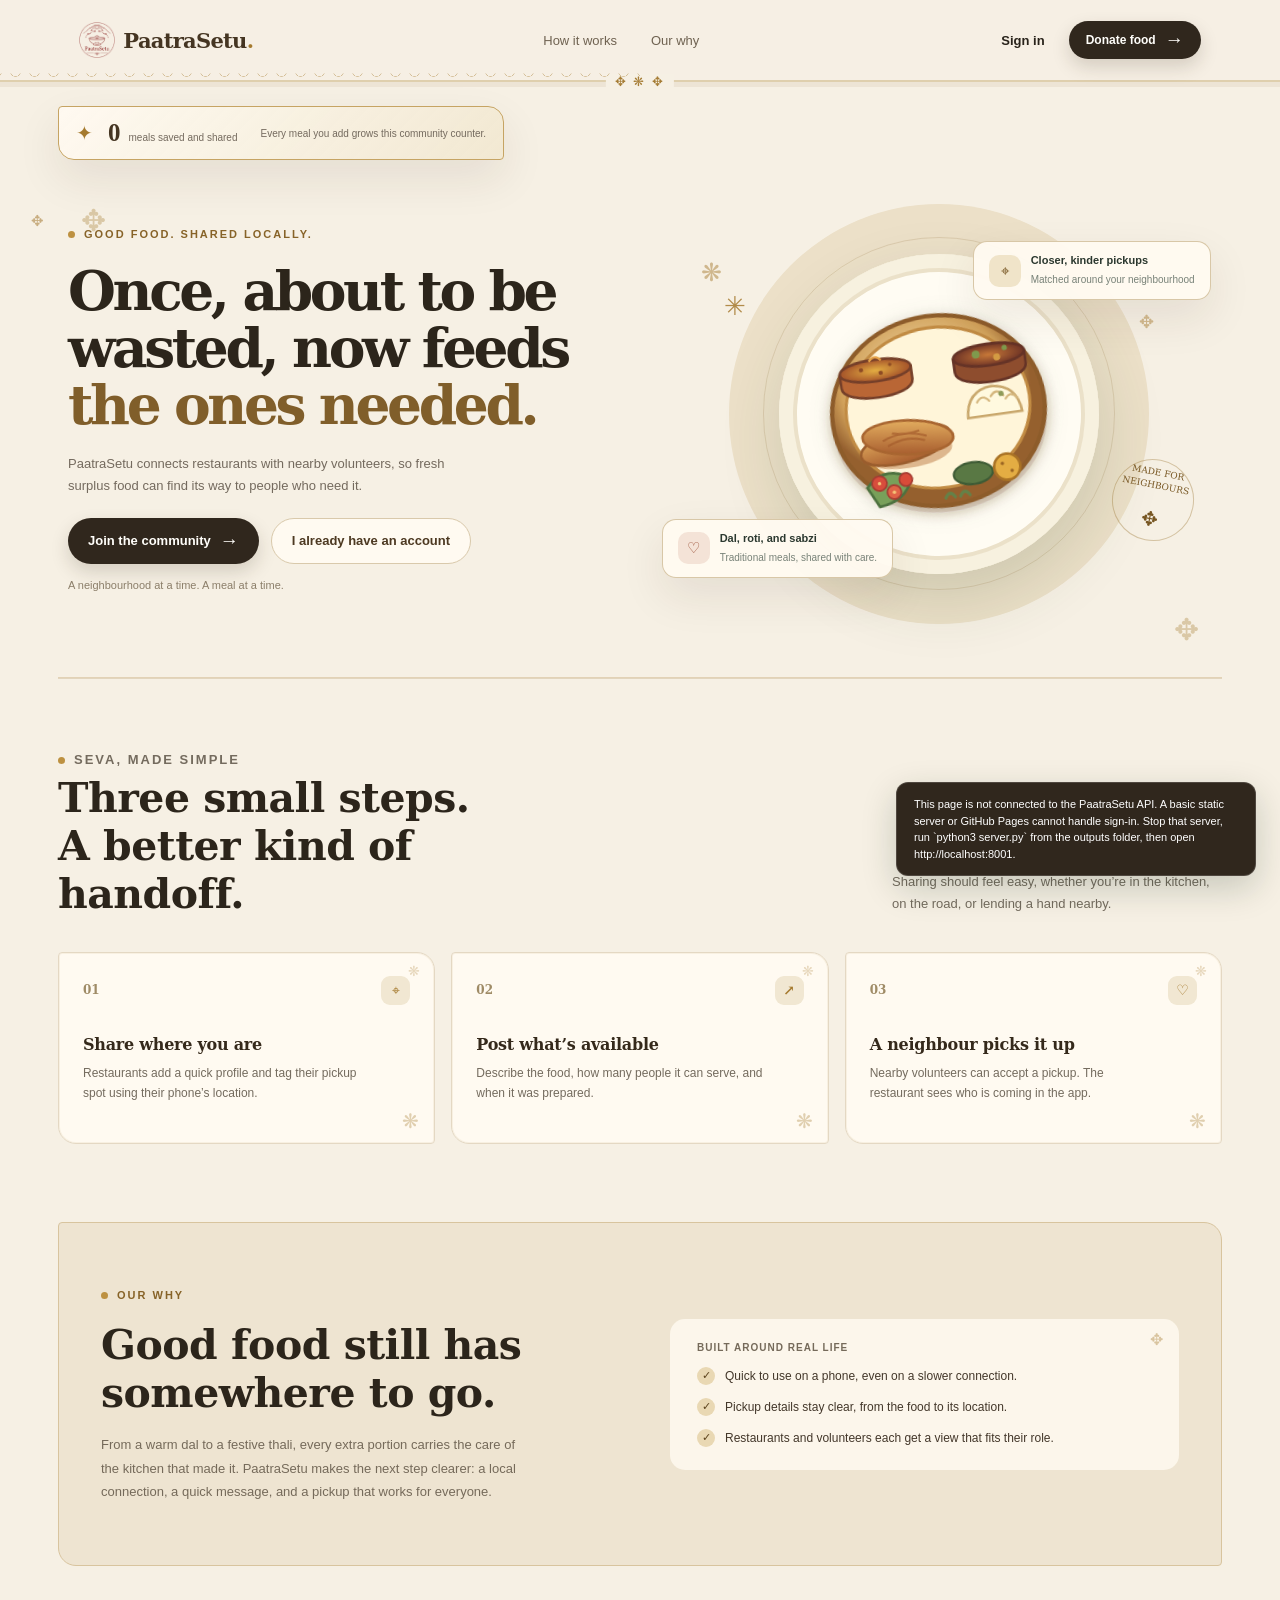
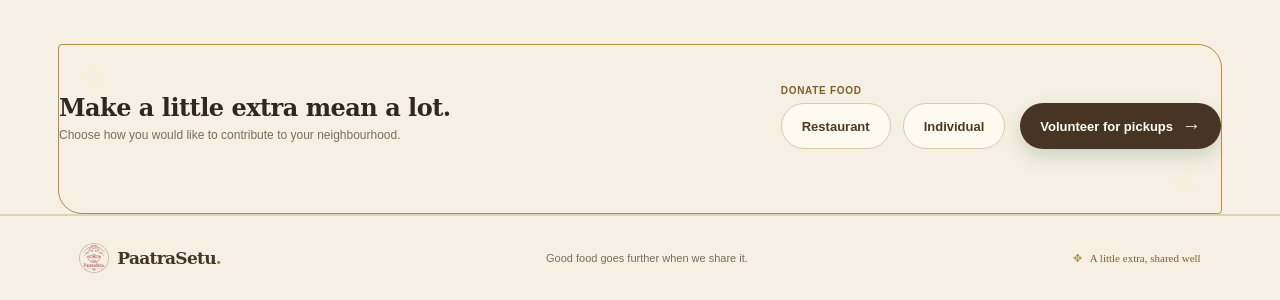
==== commit 70e472ed: "Update logo and optimize sign-in card borders for PC and mobile" ====
--- a/docs/index.html
+++ b/docs/index.html
@@ -6,6 +6,7 @@
     <meta name="theme-color" content="#f6f0e4" />
     <meta name="description" content="PaatraSetu helps neighbourhood restaurants share fresh surplus food with nearby volunteers." />
     <title>PaatraSetu — Good food goes further</title>
+    <link rel="icon" type="image/png" href="assets/paatrasetu-logo.png" />
     <link rel="stylesheet" href="styles.css" />
     <script defer src="app.js"></script>
   </head>
@@ -13,7 +14,7 @@
     <a class="skip-link" href="#main">Skip to content</a>
     <header class="site-header">
       <a class="brand" href="#home" aria-label="PaatraSetu home" data-action="home">
-        <img class="brand-logo" src="assets/paatrasetu-mark.png" alt="" aria-hidden="true" />
+        <img class="brand-logo" src="assets/paatrasetu-logo.png" alt="PaatraSetu logo" />
         <span>PaatraSetu<span class="brand-period">.</span></span>
       </a>
       <nav class="header-nav" aria-label="Main navigation">
@@ -26,7 +27,7 @@
     <div id="dialog-root"></div>
     <div id="toast" class="toast" role="status" aria-live="polite"></div>
     <footer class="site-footer">
-      <a class="brand footer-brand" href="#home" aria-label="PaatraSetu home" data-action="home"><img class="brand-logo" src="assets/paatrasetu-mark.png" alt="" aria-hidden="true" /><span>PaatraSetu<span class="brand-period">.</span></span></a>
+      <a class="brand footer-brand" href="#home" aria-label="PaatraSetu home" data-action="home"><img class="brand-logo" src="assets/paatrasetu-logo.png" alt="PaatraSetu logo" /><span>PaatraSetu<span class="brand-period">.</span></span></a>
       <span>Good food goes further when we share it.</span>
       <span class="tradition-note"><span aria-hidden="true">✥</span> A little extra, shared well</span>
     </footer>
--- a/docs/styles.css
+++ b/docs/styles.css
@@ -30,7 +30,7 @@
 .site-header { height: 82px; display: flex; align-items: center; justify-content: space-between; padding: 0 clamp(20px, 6.2vw, 96px); background: rgba(247,247,242,.95); border-bottom: 1px solid rgba(226,230,222,.75); }
 .brand { position: relative;
 display: inline-flex; align-items: center; gap: 8px; color: var(--green); text-decoration: none; font-family: Manrope, sans-serif; font-size: 21px; font-weight: 800; letter-spacing: -1.1px; }
-.brand-logo { width: 42px; height: 38px; flex: 0 0 auto; object-fit: contain; filter: invert(39%) sepia(23%) saturate(865%) hue-rotate(355deg) brightness(89%) contrast(87%); }
+.brand-logo { width: 36px; height: 36px; flex: 0 0 auto; object-fit: contain; }
 .brand-period { color: #9bb952; }
 .header-nav, .header-actions { display: flex; align-items: center; gap: 34px; }
 .header-nav a { color: #5c675f; font-size: 13px; text-decoration: none; }
@@ -85,15 +85,23 @@
 .hero-orbit::before { content: ''; position: absolute; inset: 8%; border: 1px solid rgba(33,79,60,.10); border-radius: inherit; }
 .hero-orbit::after { content: ''; position: absolute; inset: 18%; border: 1px dashed rgba(33,79,60,.11); border-radius: inherit; }
 .plate { width: min(79%, 370px); aspect-ratio: 1; display: grid; place-items: center; border-radius: 50%; background: #fffcf3; box-shadow: 0 26px 65px rgba(43, 72, 45, .16), inset 0 0 0 14px #f7f1df, inset 0 0 0 18px #ebe1c9; transform: rotate(-8deg); }
-.plate-inner { width: 70%; height: 70%; position: relative; overflow: hidden; border-radius: 50%; background: #d7e2bd; box-shadow: inset 0 2px 15px rgba(43,72,45,.13); }
+.plate-inner { width: 78%; height: 78%; display: block; object-fit: contain; border-radius: 50%; filter: drop-shadow(0 2px 10px rgba(43,72,45,.13)); }
 .dish-bowl { position: absolute; display: block; width: 27%; aspect-ratio: 1.35; border-radius: 50%; background: #b9663e; border: 3px solid #e6bd72; box-shadow: inset 0 -7px 0 rgba(91,48,29,.14); }
 .dish-bowl::after { content: ''; position: absolute; inset: 18%; border-radius: 50%; background: #d98b43; }
 .dal-bowl { top: 16%; left: 17%; }
 .dal-bowl::after { background: #dca64c; }
 .sabzi-bowl { top: 16%; right: 15%; background: #5a7b4a; }
 .sabzi-bowl::after { background: #7e9b50; }
-.dish-roti { position: absolute; top: 41%; left: 31%; width: 38%; height: 22%; border-radius: 50%; background: #d8a35d; border: 3px solid #b8793d; box-shadow: inset 0 0 0 5px rgba(255,226,157,.3); transform: rotate(-10deg); }
-.dish-roti::after { content: ''; position: absolute; inset: 28% 17%; border-top: 2px solid rgba(118,67,32,.35); border-bottom: 2px solid rgba(118,67,32,.35); border-radius: 50%; }
+.dish-roti { position: absolute; left: 29%; width: 42%; height: 16%; border-radius: 50%; background: #d9a45f; border: 3px solid #ae6d35; box-shadow: inset 0 0 0 5px rgba(255,226,157,.3), 0 4px 0 rgba(117,66,29,.14); }
+.dish-roti::after { content: ''; position: absolute; inset: 26% 16%; border-top: 2px solid rgba(118,67,32,.35); border-bottom: 2px solid rgba(118,67,32,.35); border-radius: 50%; }
+.roti-one { top: 43%; transform: rotate(-8deg); }
+.roti-two { top: 49%; transform: rotate(7deg); background: #e2b16c; }
+.dish-tomato { position: absolute; width: 13%; aspect-ratio: 1; border-radius: 50%; background: #c9573e; border: 3px solid #a64031; box-shadow: inset -3px -3px 0 rgba(106,37,26,.16); }
+.dish-tomato::after { content: ''; position: absolute; inset: 33%; border-radius: 50%; background: #f0b06a; }
+.tomato-one { left: 20%; top: 61%; }
+.tomato-two { left: 31%; top: 67%; width: 11%; }
+.dish-rice { position: absolute; right: 18%; bottom: 33%; width: 26%; height: 18%; border-radius: 50% 50% 42% 42%; background: #f4e5bd; border: 2px solid #d5b77a; box-shadow: inset 6px 3px 0 rgba(255,255,240,.62), inset -5px -4px 0 rgba(191,151,79,.15); transform: rotate(6deg); }
+.dish-rice::before { content: '••••'; position: absolute; top: 6%; left: 19%; color: #c7a56b; font-size: 13px; letter-spacing: 3px; }
 .dish-samosa { position: absolute; bottom: 19%; left: 16%; width: 22%; height: 22%; background: #d48a3e; border: 3px solid #9d5f2c; clip-path: polygon(50% 0, 100% 86%, 0 86%); transform: rotate(-8deg); }
 .dish-laddoo { position: absolute; right: 18%; bottom: 20%; width: 19%; aspect-ratio: 1; border-radius: 50%; background: #dcae42; border: 3px solid #a97424; box-shadow: inset -5px -5px 0 rgba(130,72,19,.14); }
 .dish-garnish { position: absolute; right: 42%; bottom: 13%; width: 13%; height: 7%; border-radius: 50%; background: #66864d; transform: rotate(-18deg); }
@@ -136,7 +144,7 @@
 .join-strip p { margin: 0; color: var(--muted); font-size: 12px; }
 .site-footer { min-height: 86px; display: flex; align-items: center; justify-content: space-between; gap: 15px; padding: 18px clamp(20px, 6.2vw, 96px); border-top: 1px solid var(--line); color: #788278; font-size: 11px; }
 .footer-brand { font-size: 17px; }
-.footer-brand .brand-mark { width: 29px; height: 29px; }
+.footer-brand .brand-logo, .footer-brand .brand-mark { width: 30px; height: 30px; }
 .prototype-note { display: inline-flex; align-items: center; gap: 7px; }
 .status-dot { width: 7px; height: 7px; border-radius: 50%; background: #a9bf62; }
 
@@ -149,7 +157,7 @@
 .auth-aside > p { max-width: 320px; color: rgba(255,254,250,.73); font-size: 13px; line-height: 1.8; }
 .auth-aside .aside-foot { position: absolute; bottom: 29px; left: 34px; display: flex; align-items: center; gap: 9px; color: rgba(255,254,250,.65); font-size: 11px; }
 .auth-aside .aside-foot span { width: 22px; height: 22px; display: grid; place-items: center; border-radius: 50%; background: rgba(255,255,255,.15); color: var(--lime); }
-.form-panel { align-self: center; width: 100%; max-width: 565px; padding: 12px 12px 12px 0; }
+.form-panel { align-self: stretch; width: 100%; display: flex; flex-direction: column; justify-content: center; box-sizing: border-box; }
 .form-topline { display: flex; align-items: center; justify-content: space-between; margin-bottom: 23px; color: #79837b; font-size: 11px; }
 .form-topline button { padding: 0; border: 0; background: transparent; color: var(--green); font-size: 11px; font-weight: 700; cursor: pointer; }
 .form-panel h2 { margin: 0 0 7px; color: #213a2b; font-size: 27px; letter-spacing: -1.1px; }
@@ -265,7 +273,7 @@
   .auth-aside { padding: 30px 25px; }
   .auth-aside h1 { font-size: 33px; }
   .auth-aside .aside-foot { left: 25px; }
-  .form-panel { padding-right: 0; }
+  .form-panel { padding: 32px 30px; }
   .dashboard-grid { grid-template-columns: minmax(0,1.2fr) minmax(210px,.8fr); }
 }
 
@@ -422,7 +430,7 @@
 @media (max-width: 650px) {
   .site-header { height: 70px; padding: 0 17px; }
   .brand { font-size: 19px; }
-  .brand-logo { width: 34px; height: 32px; }
+  .brand-logo { width: 30px; height: 30px; }
   .header-nav { display: none; }
   .header-actions { gap: 4px; }
   .header-actions .link-button { padding: 9px 8px; font-size: 11px; }
@@ -456,14 +464,14 @@
   .site-footer { min-height: 110px; flex-wrap: wrap; padding-inline: 20px; }
   .site-footer > span:nth-child(2) { order: 3; flex-basis: 100%; }
   .prototype-note { margin-left: auto; }
-  .auth-layout { width: min(100% - 30px, 480px); display: flex; flex-direction: column; gap: 19px; margin-top: 21px; }
-  .auth-aside { min-height: 195px; padding: 24px 22px; }
-  .auth-aside h1 { max-width: 340px; margin: 24px 0 8px; font-size: 28px; }
-  .auth-aside > p { max-width: 400px; margin-bottom: 0; font-size: 11px; }
+  .auth-layout { width: min(100% - 32px, 480px); display: flex; flex-direction: column; gap: 18px; margin: 18px auto 36px; padding: 0; }
+  .auth-aside { min-height: auto; padding: 22px 20px; border-radius: 16px; }
+  .auth-aside h1 { max-width: 100%; margin: 14px 0 8px; font-size: 24px; letter-spacing: -0.6px; }
+  .auth-aside > p { max-width: 100%; margin-bottom: 0; font-size: 12px; line-height: 1.5; }
   .auth-aside .eyebrow { margin-bottom: 0; }
   .auth-aside .aside-foot { display: none; }
-  .form-panel { padding: 0 3px; }
-  .form-panel h2 { font-size: 24px; }
+  .form-panel { padding: 24px 20px; border-radius: 16px; width: 100%; }
+  .form-panel h2 { font-size: 24px; letter-spacing: -0.6px; }
   .dashboard { padding: 29px 19px 48px; }
   .welcome-line { align-items: start; flex-direction: column; gap: 11px; margin-bottom: 22px; }
   .welcome-line h1 { font-size: 27px; }
@@ -575,18 +583,31 @@
   color: #a57a2e;
   font-size: 17px;
 }
-.auth-aside { border: 1px solid rgba(211,179,107,.5); }
+.auth-aside {
+  border: 1px solid rgba(211, 179, 107, 0.5);
+  border-radius: 20px;
+  box-shadow: 0 10px 30px rgba(41, 35, 27, 0.05);
+}
 .form-panel {
-  padding: 24px 25px;
-  border: 1px solid #d8c49e;
-  border-radius: 4px 20px 4px 20px;
-  background: rgba(255,250,241,.78);
+  padding: 38px 36px;
+  border: 1px solid rgba(211, 179, 107, 0.5);
+  border-radius: 20px;
+  background: rgba(255, 250, 241, 0.88);
+  box-shadow: 0 10px 30px rgba(41, 35, 27, 0.05);
+  box-sizing: border-box;
 }
 .role-switch { border-color: #cbb27e; background: #eee4d1; }
 .role-switch-donors { background: rgba(255,250,241,.7); }
 .field input, .field select, .field textarea {
-  border-color: #d8c49e;
-  background: rgba(255,250,241,.95);
+  border: 1px solid #d8c49e;
+  border-radius: 10px;
+  background: rgba(255, 250, 241, 0.95);
+  box-sizing: border-box;
+}
+.field input:focus-visible, .field select:focus-visible, .field textarea:focus-visible {
+  border-color: #a57a2e;
+  outline: 2px solid rgba(165, 122, 46, 0.35);
+  outline-offset: 1px;
 }
 .upload-box { border-color: #c6a463; background: #f7efdf; }
 .site-footer { border-top: 2px solid #b38a48; }
@@ -766,6 +787,58 @@
 }
 .join-strip::before { top: 12px; left: 19px; }
 .join-strip::after { right: 22px; bottom: 10px; }
+
+/* Compact landing page; give signed-in and auth views the stronger scale. */
+.hero {
+  min-height: 510px;
+  padding-top: 12px;
+  padding-bottom: 30px;
+}
+.hero-copy { padding-block: 12px 24px; }
+.hero h1 {
+  max-width: 510px;
+  font-size: clamp(42px, 4.3vw, 58px);
+  line-height: 1.04;
+  letter-spacing: -3.4px;
+}
+.hero-lede { max-width: 390px; margin-bottom: 22px; font-size: 13px; line-height: 1.65; }
+.hero-note { margin-top: 15px; }
+.hero-visual { min-height: 410px; }
+.hero-orbit { width: min(100%, 420px); }
+.plate { width: min(72%, 320px); }
+.plate-inner { width: 82%; height: 82%; }
+
+.auth-layout {
+  width: min(1120px, calc(100% - 48px));
+  min-height: calc(100vh - 160px);
+  grid-template-columns: .88fr 1.12fr;
+  align-items: stretch;
+  gap: 32px;
+  margin-top: 32px;
+}
+.auth-aside { padding: 46px 40px; display: flex; flex-direction: column; justify-content: space-between; }
+.auth-aside h1 { max-width: 430px; margin-top: 40px; font-size: clamp(34px, 3.5vw, 46px); }
+.auth-aside > p { max-width: 380px; font-size: 13.5px; }
+.auth-aside .aside-foot { left: 40px; bottom: 36px; font-size: 12px; }
+.form-panel { max-width: 680px; padding: 40px 38px; }
+.form-panel h2 { font-size: 32px; }
+.form-subtitle { max-width: 530px; font-size: 13px; }
+.role-switch button { min-height: 44px; font-size: 12px; }
+.field input, .field select, .field textarea { min-height: 48px; padding: 12px 14px; font-size: 13px; }
+.field label { font-size: 11px; }
+.dashboard { max-width: 1240px; padding: 58px 38px 84px; }
+.welcome-line { margin-bottom: 38px; }
+.welcome-line h1 { font-size: clamp(34px, 3.5vw, 44px); }
+.dashboard-grid { gap: 24px; }
+.donate-card, .impact-card { min-height: 290px; }
+.donate-card { padding: 34px 38px; }
+.donate-card h2 { font-size: clamp(30px, 3.3vw, 42px); }
+.impact-card { padding: 32px; }
+.impact-number strong { font-size: 54px; }
+.content-section { margin-top: 52px; }
+.content-heading h2 { font-size: 22px; }
+.listing-card { padding: 22px 24px; }
+
 @media (max-width: 650px) {
   .hero-copy::before { left: auto; right: 3px; top: 2px; }
   .site-footer > span:nth-child(2) { color: #776a57; }
@@ -784,6 +857,21 @@
   .hero-actions .button { flex: 1 1 100%; width: 100%; }
   .hero-visual { min-height: 350px; margin-inline: -8px; }
   .hero-orbit { width: min(92vw, 360px); }
+  .hero { min-height: 0; padding-top: 8px; }
+  .hero h1 { font-size: clamp(38px, 10.5vw, 52px); }
+  .hero-visual { min-height: 320px; }
+  .plate { width: min(64vw, 250px); }
+  .auth-layout { width: min(100% - 24px, 500px); min-height: 0; display: flex; flex-direction: column; gap: 16px; margin: 16px auto 36px; padding: 0; }
+  .auth-aside { min-height: auto; padding: 22px 20px; border-radius: 16px; }
+  .auth-aside h1 { margin-top: 14px; font-size: 24px; }
+  .auth-aside > p { font-size: 12px; }
+  .auth-aside .aside-foot { display: none; }
+  .form-panel { padding: 24px 20px; border-radius: 16px; width: 100%; box-sizing: border-box; }
+  .form-panel h2 { font-size: 24px; }
+  .form-grid { grid-template-columns: 1fr; gap: 12px; }
+  .dashboard { padding: 40px 20px 60px; }
+  .donate-card, .impact-card { min-height: 240px; }
+  .donate-card { padding: 26px; }
   .plate { width: min(69vw, 275px); }
   .floating-note { max-width: 155px; padding: 9px 10px; gap: 7px; }
   .floating-icon { width: 27px; height: 27px; flex: 0 0 27px; font-size: 13px; }
@@ -801,7 +889,7 @@
 @media (max-width: 390px) {
   .site-header { padding-inline: 12px; }
   .brand { font-size: 17px; gap: 5px; }
-  .brand-logo { width: 30px; height: 28px; }
+  .brand-logo { width: 24px; height: 24px; }
   .header-donate { min-height: 35px; padding-inline: 8px; font-size: 9px; }
   .page-shell { padding-inline: 14px; }
   .hero h1 { font-size: 43px; }
@@ -815,4 +903,9 @@
   .why-section { padding: 25px 18px; }
   .dashboard { padding-inline: 14px; }
   .modal { width: calc(100vw - 24px); }
-}
+  .auth-layout { width: calc(100% - 20px); gap: 14px; margin-top: 14px; }
+  .auth-aside { padding: 18px 16px; border-radius: 14px; }
+  .auth-aside h1 { font-size: 22px; }
+  .form-panel { padding: 20px 16px; border-radius: 14px; }
+  .form-panel h2 { font-size: 22px; }
+}
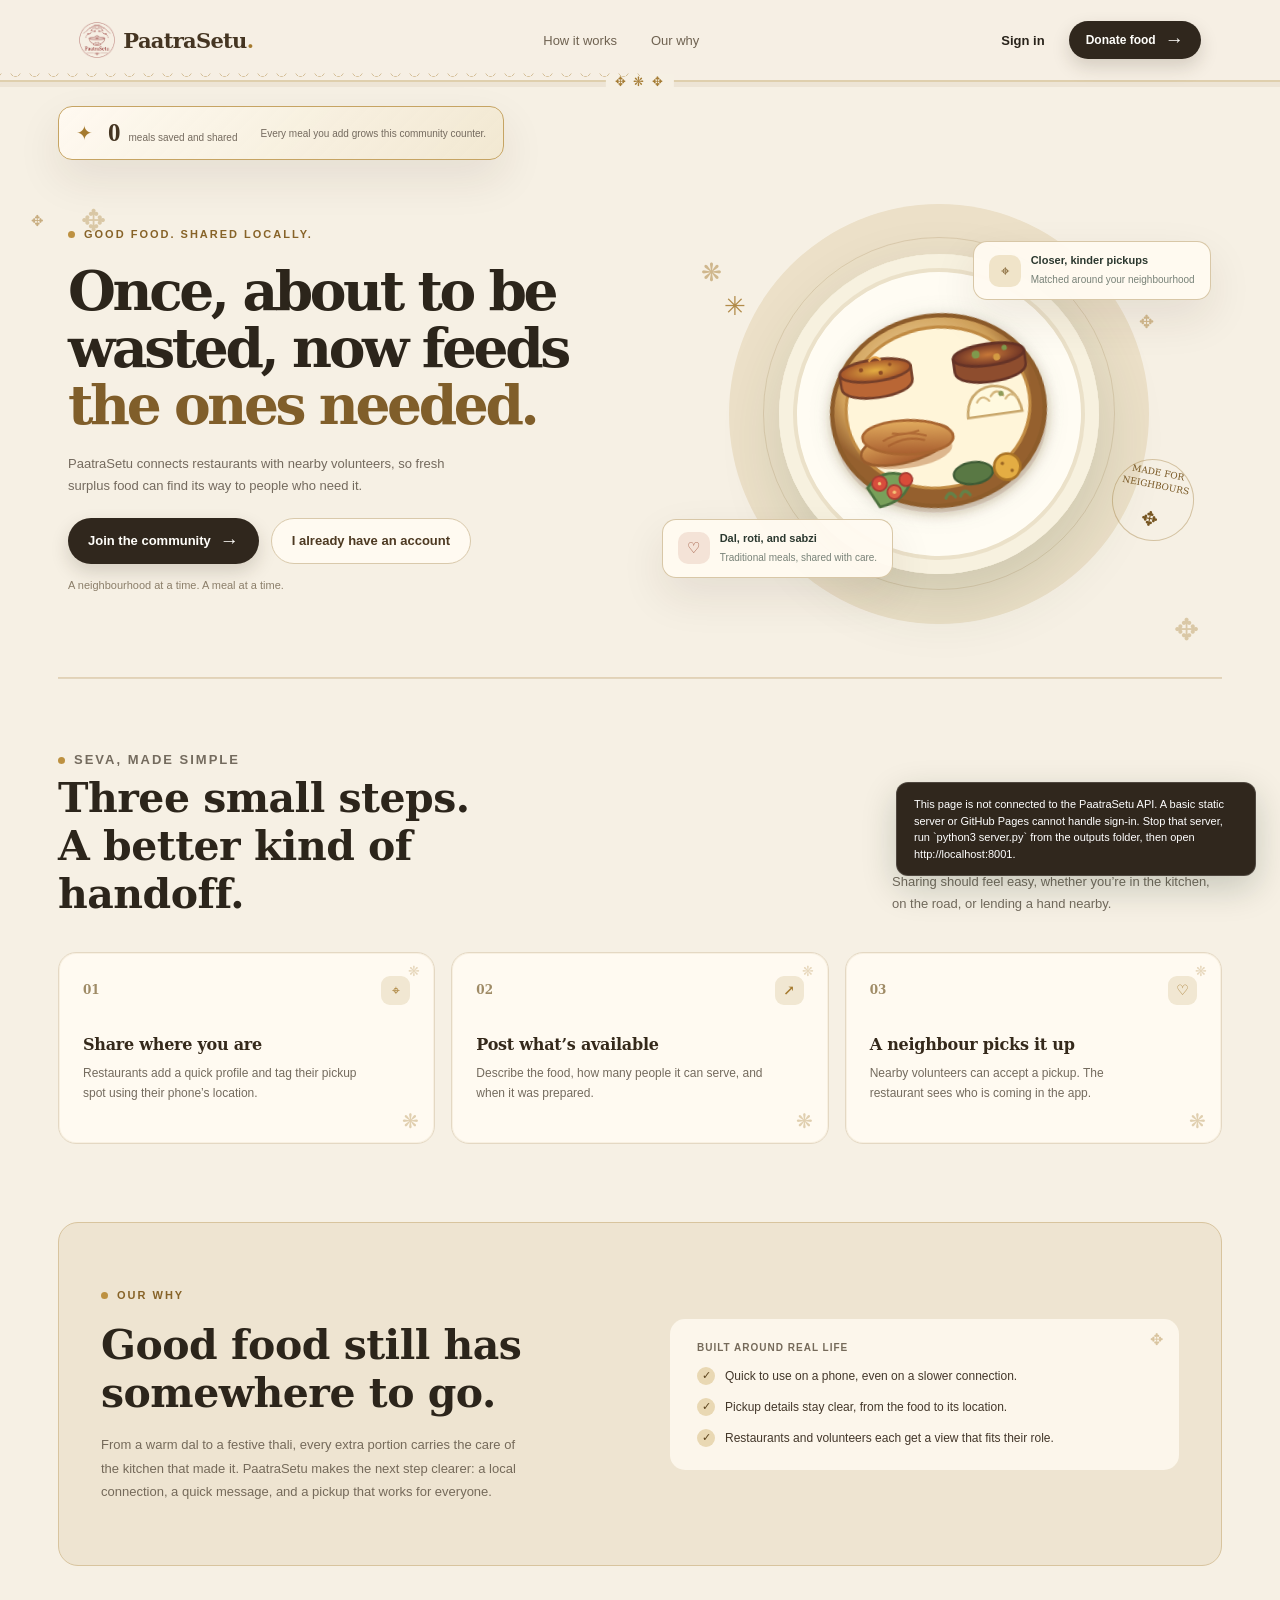
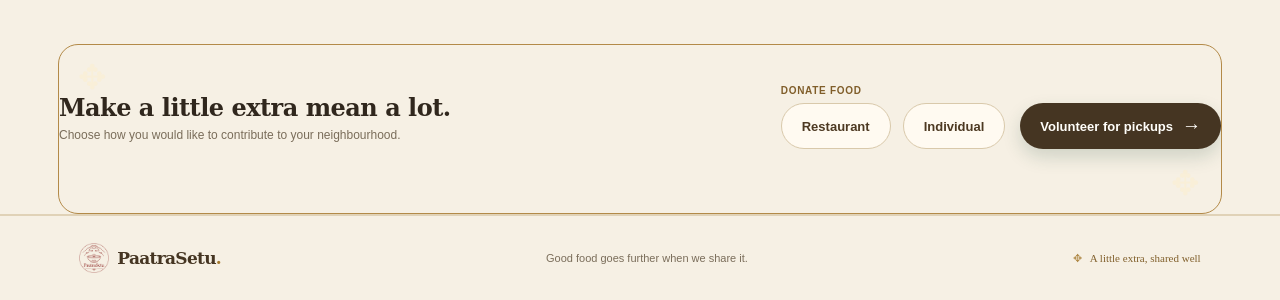
==== commit c1c10739: "Fix asymmetrical card border-radius and add cache buster" ====
--- a/docs/index.html
+++ b/docs/index.html
@@ -7,8 +7,8 @@
     <meta name="description" content="PaatraSetu helps neighbourhood restaurants share fresh surplus food with nearby volunteers." />
     <title>PaatraSetu — Good food goes further</title>
     <link rel="icon" type="image/png" href="assets/paatrasetu-logo.png" />
-    <link rel="stylesheet" href="styles.css" />
-    <script defer src="app.js"></script>
+    <link rel="stylesheet" href="styles.css?v=3" />
+    <script defer src="app.js?v=3"></script>
   </head>
   <body>
     <a class="skip-link" href="#main">Skip to content</a>
--- a/docs/styles.css
+++ b/docs/styles.css
@@ -551,16 +551,17 @@
 .hero::after { right: 2%; bottom: 30px; }
 .impact-meter {
   border: 1px solid #c6a463;
-  border-radius: 4px 16px 4px 16px;
+  border-radius: 14px;
   background: linear-gradient(135deg, rgba(255,250,241,.96), rgba(241,231,207,.85));
 }
 .step-card,
 .why-section,
 .join-strip,
 .auth-aside,
+.form-panel,
 .modal,
 .listing-card {
-  border-radius: 4px 18px 4px 18px;
+  border-radius: 20px;
 }
 .step-card::before,
 .listing-card::before {
@@ -766,7 +767,7 @@
 .why-copy h2,
 .join-strip h2 { letter-spacing: -.5px; }
 .step-card {
-  border-radius: 4px 18px 4px 18px;
+  border-radius: 18px;
   box-shadow: inset 0 0 0 1px rgba(165,122,46,.08);
 }
 .step-number span:last-child {
@@ -775,7 +776,7 @@
 .join-strip {
   position: relative;
   overflow: hidden;
-  border-radius: 4px 24px 4px 24px;
+  border-radius: 20px;
 }
 .join-strip::before,
 .join-strip::after {
